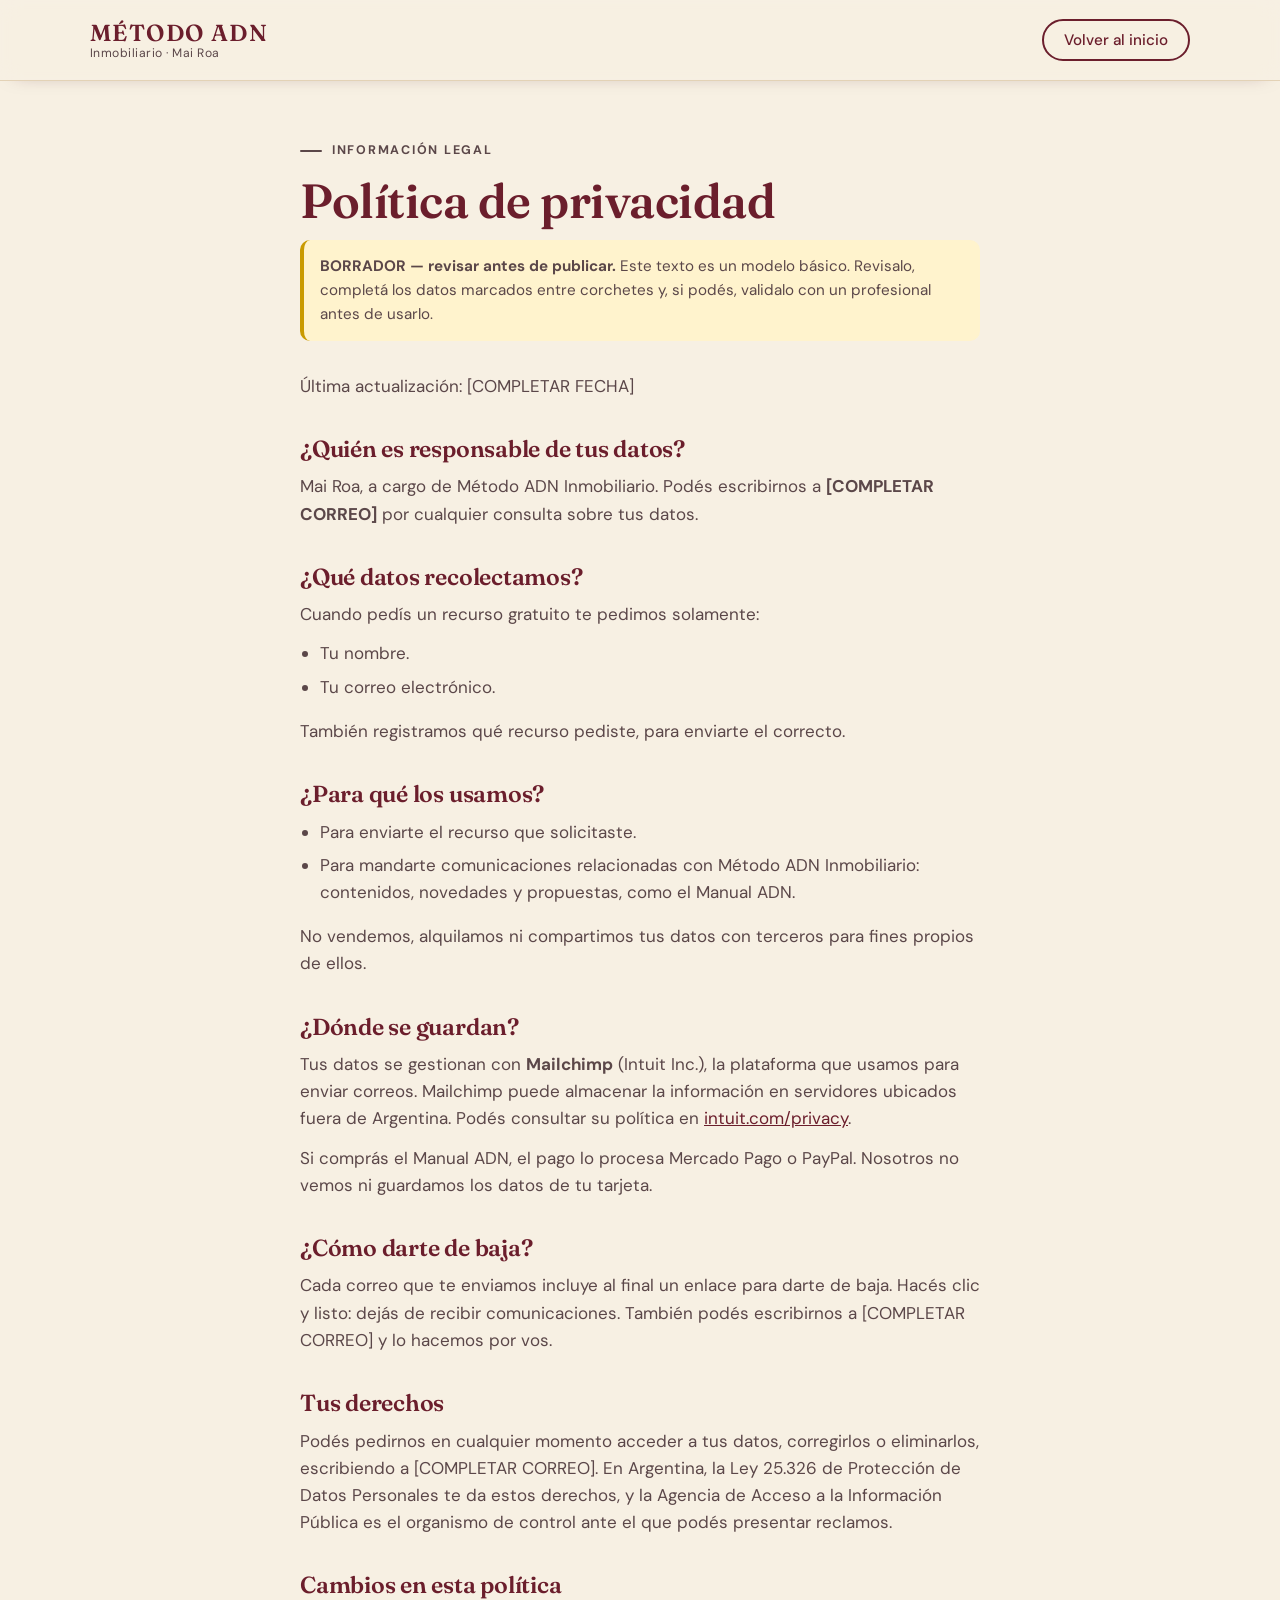
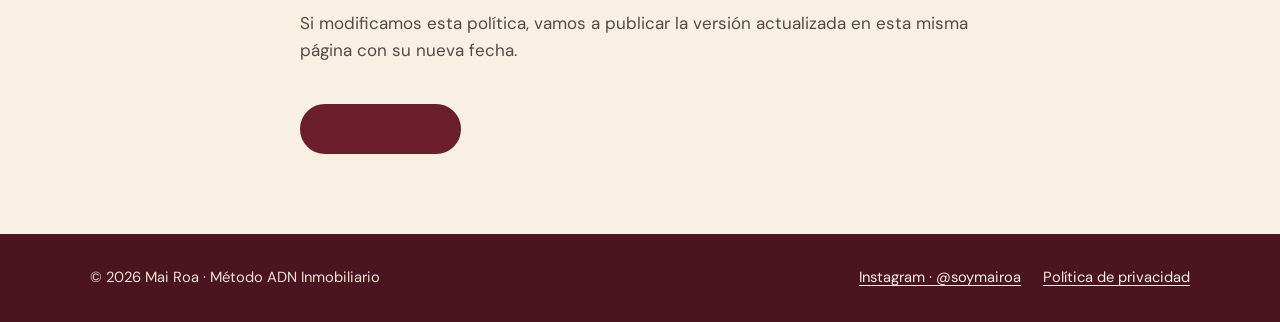
==== privacidad.html @ 001c29fd "Landing Método ADN Inmobiliario Página de captación con dos recursos gratuitos (Mailchimp), presenta" ====
<!doctype html>
<html lang="es-AR">
<head>
  <meta charset="utf-8">
  <meta name="viewport" content="width=device-width, initial-scale=1">
  <title>Política de privacidad · Método ADN Inmobiliario</title>
  <meta name="description" content="Cómo Método ADN Inmobiliario recolecta y usa tu nombre y correo electrónico.">
  <meta name="robots" content="noindex">
  <meta name="theme-color" content="#6B1E2C">
  <link rel="icon" href="assets/favicon.svg" type="image/svg+xml">
  <link rel="preconnect" href="https://fonts.googleapis.com">
  <link rel="preconnect" href="https://fonts.gstatic.com" crossorigin>
  <link href="https://fonts.googleapis.com/css2?family=Fraunces:ital,opsz,wght@0,9..144,400;0,9..144,600;1,9..144,400;1,9..144,600&family=DM+Sans:ital,opsz,wght@0,9..40,400;0,9..40,500;0,9..40,700;1,9..40,400&display=swap" rel="stylesheet">
  <link rel="stylesheet" href="styles.css">
</head>
<body>
  <a class="saltar" href="#contenido">Saltar al contenido</a>

  <header class="encabezado con-sombra">
    <div class="contenedor encabezado__fila">
      <a class="marca" href="index.html" aria-label="Método ADN Inmobiliario, volver al inicio">
        <span class="marca__nombre">MÉTODO ADN</span>
        <span class="marca__sub">Inmobiliario · Mai Roa</span>
      </a>
      <a class="btn btn--secundario btn--chico" href="index.html">Volver al inicio</a>
    </div>
  </header>

  <main id="contenido" class="legal">
    <div class="contenedor legal__caja">
      <p class="etiqueta">Información legal</p>
      <h1>Política de privacidad</h1>

      <p class="legal__borrador" role="note"><strong>BORRADOR — revisar antes de publicar.</strong> Este texto es un modelo básico. Revisalo, completá los datos marcados entre corchetes y, si podés, validalo con un profesional antes de usarlo.</p>

      <p>Última actualización: [COMPLETAR FECHA]</p>

      <h2>¿Quién es responsable de tus datos?</h2>
      <p>Mai Roa, a cargo de Método ADN Inmobiliario. Podés escribirnos a <strong>[COMPLETAR CORREO]</strong> por cualquier consulta sobre tus datos.</p>

      <h2>¿Qué datos recolectamos?</h2>
      <p>Cuando pedís un recurso gratuito te pedimos solamente:</p>
      <ul>
        <li>Tu nombre.</li>
        <li>Tu correo electrónico.</li>
      </ul>
      <p>También registramos qué recurso pediste, para enviarte el correcto.</p>

      <h2>¿Para qué los usamos?</h2>
      <ul>
        <li>Para enviarte el recurso que solicitaste.</li>
        <li>Para mandarte comunicaciones relacionadas con Método ADN Inmobiliario: contenidos, novedades y propuestas, como el Manual ADN.</li>
      </ul>
      <p>No vendemos, alquilamos ni compartimos tus datos con terceros para fines propios de ellos.</p>

      <h2>¿Dónde se guardan?</h2>
      <p>Tus datos se gestionan con <strong>Mailchimp</strong> (Intuit Inc.), la plataforma que usamos para enviar correos. Mailchimp puede almacenar la información en servidores ubicados fuera de Argentina. Podés consultar su política en <a href="https://www.intuit.com/privacy/statement/" target="_blank" rel="noopener noreferrer">intuit.com/privacy</a>.</p>
      <p>Si comprás el Manual ADN, el pago lo procesa Mercado Pago o PayPal. Nosotros no vemos ni guardamos los datos de tu tarjeta.</p>

      <h2>¿Cómo darte de baja?</h2>
      <p>Cada correo que te enviamos incluye al final un enlace para darte de baja. Hacés clic y listo: dejás de recibir comunicaciones. También podés escribirnos a [COMPLETAR CORREO] y lo hacemos por vos.</p>

      <h2>Tus derechos</h2>
      <p>Podés pedirnos en cualquier momento acceder a tus datos, corregirlos o eliminarlos, escribiendo a [COMPLETAR CORREO]. En Argentina, la Ley 25.326 de Protección de Datos Personales te da estos derechos, y la Agencia de Acceso a la Información Pública es el organismo de control ante el que podés presentar reclamos.</p>

      <h2>Cambios en esta política</h2>
      <p>Si modificamos esta política, vamos a publicar la versión actualizada en esta misma página con su nueva fecha.</p>

      <a class="btn btn--primario legal__volver" href="index.html">Volver al inicio</a>
    </div>
  </main>

  <footer class="pie">
    <div class="contenedor pie__fila">
      <p>© 2026 Mai Roa · Método ADN Inmobiliario</p>
      <ul class="pie__enlaces">
        <li><a href="https://instagram.com/soymairoa" target="_blank" rel="noopener noreferrer">Instagram · @soymairoa<span class="visualmente-oculto"> (se abre en una pestaña nueva)</span></a></li>
        <li><a href="privacidad.html" aria-current="page">Política de privacidad</a></li>
      </ul>
    </div>
  </footer>
</body>
</html>
---- styles.css ----
/* =========================================================
   Método ADN Inmobiliario — estilos
   Mobile first. Paleta en :root.
   ========================================================= */

:root {
  /* Bordó — color principal de marca */
  --bordo: #6B1E2C;
  --bordo-900: #4A1420;
  --bordo-700: #5A1925;
  --bordo-100: #F2E2E0;

  /* Crema — fondos y portada del manual */
  --crema: #F7F0E3;
  --crema-200: #EFE4D1;
  --crema-300: #E3D2B6;

  /* Verde — acentos */
  --verde: #3E6A50;
  --verde-700: #2F5240;
  --verde-300: #A9C4A6;
  --verde-100: #E2EBDD;

  /* Texto */
  --tinta: #2B1D1F;
  --tinta-suave: #5B4749;
  --blanco: #FFFCF6;

  /* Tipografía */
  --serif: "Fraunces", Georgia, "Times New Roman", serif;
  --sans: "DM Sans", system-ui, -apple-system, "Segoe UI", Roboto, sans-serif;

  /* Espaciado y formas */
  --gutter: 20px;
  --ancho-max: 1180px;
  --radio: 14px;
  --radio-grande: 22px;
  --sombra: 0 18px 40px -18px rgba(74, 20, 32, .35);
  --sombra-suave: 0 8px 24px -12px rgba(74, 20, 32, .25);
  --alto-encabezado: 68px;
}

/* ---------- Base ---------- */
*, *::before, *::after { box-sizing: border-box; }

html {
  scroll-behavior: smooth;
  scroll-padding-top: calc(var(--alto-encabezado) + 12px);
  -webkit-text-size-adjust: 100%;
}

body {
  margin: 0;
  background: var(--crema);
  color: var(--tinta);
  font-family: var(--sans);
  font-size: 1.0625rem;
  line-height: 1.6;
  overflow-x: hidden;
  -webkit-font-smoothing: antialiased;
}

img { max-width: 100%; display: block; }
h1, h2, h3 { font-family: var(--serif); font-weight: 600; line-height: 1.1; margin: 0; letter-spacing: -.01em; }
p { margin: 0; }
a { color: inherit; }
em { font-style: italic; }

:focus-visible {
  outline: 3px solid var(--verde);
  outline-offset: 3px;
  border-radius: 6px;
}

.visualmente-oculto {
  position: absolute !important;
  width: 1px; height: 1px;
  padding: 0; margin: -1px;
  overflow: hidden; clip: rect(0 0 0 0);
  white-space: nowrap; border: 0;
}

.saltar {
  position: absolute; left: 12px; top: -60px; z-index: 200;
  background: var(--bordo); color: var(--crema);
  padding: 10px 16px; border-radius: 8px; text-decoration: none; font-weight: 500;
  transition: top .2s;
}
.saltar:focus { top: 12px; }

.contenedor {
  width: 100%;
  max-width: var(--ancho-max);
  margin-inline: auto;
  padding-inline: var(--gutter);
}

/* ---------- Botones ---------- */
.btn {
  --btn-bg: var(--bordo);
  --btn-color: var(--crema);
  --btn-borde: var(--bordo);
  display: inline-flex; align-items: center; justify-content: center; gap: 10px;
  min-height: 50px;
  padding: 12px 24px;
  border: 2px solid var(--btn-borde);
  border-radius: 999px;
  background: var(--btn-bg);
  color: var(--btn-color);
  font: 500 1rem/1.2 var(--sans);
  text-align: center;
  text-decoration: none;
  cursor: pointer;
  transition: background-color .2s, color .2s, border-color .2s, transform .2s, box-shadow .2s;
}
.btn:hover { transform: translateY(-1px); box-shadow: var(--sombra-suave); }
.btn:active { transform: translateY(0); }

.btn--primario:hover { --btn-bg: var(--bordo-900); --btn-borde: var(--bordo-900); }
.btn--secundario { --btn-bg: transparent; --btn-color: var(--bordo); }
.btn--secundario:hover { --btn-bg: var(--bordo-100); }
.btn--claro { --btn-bg: var(--crema); --btn-color: var(--bordo); --btn-borde: var(--crema); }
.btn--claro:hover { --btn-bg: var(--blanco); --btn-borde: var(--blanco); }
.btn--contorno-claro { --btn-bg: transparent; --btn-color: var(--crema); --btn-borde: var(--crema); }
.btn--contorno-claro:hover { --btn-bg: rgba(247, 240, 227, .12); }
.btn--chico { min-height: 42px; padding: 8px 20px; font-size: .95rem; }
.btn--ancho { width: 100%; }
.btn[disabled] { cursor: progress; opacity: .8; transform: none; box-shadow: none; }

.acciones { display: flex; flex-direction: column; gap: 12px; }

/* ---------- Etiquetas y cabeceras ---------- */
.etiqueta {
  display: inline-flex; align-items: center; gap: 10px;
  font-size: .78rem; font-weight: 700;
  letter-spacing: .14em; text-transform: uppercase;
  color: var(--verde);
}
.etiqueta::before {
  content: ""; width: 22px; height: 2px; background: currentColor; border-radius: 2px;
}
.etiqueta--clara { color: var(--verde-300); }

.seccion { padding-block: 72px; }
.seccion__cabecera { max-width: 640px; margin-bottom: 40px; }
.seccion__titulo { font-size: clamp(2rem, 7vw, 3rem); margin-top: 14px; color: var(--bordo); }
.seccion__titulo em { color: var(--verde); }
.seccion__intro { margin-top: 16px; color: var(--tinta-suave); font-size: 1.1rem; }

/* ---------- 1. Encabezado ---------- */
.encabezado {
  position: sticky; top: 0; z-index: 50;
  background: rgba(247, 240, 227, .94);
  -webkit-backdrop-filter: saturate(140%) blur(10px);
  backdrop-filter: saturate(140%) blur(10px);
  border-bottom: 1px solid transparent;
  transition: border-color .25s, box-shadow .25s;
}
.encabezado.con-sombra { border-bottom-color: var(--crema-300); box-shadow: 0 6px 20px -16px rgba(74, 20, 32, .5); }

.encabezado__fila {
  display: flex; align-items: center; justify-content: space-between;
  min-height: var(--alto-encabezado);
}

.marca { display: flex; flex-direction: column; text-decoration: none; line-height: 1.1; }
.marca__nombre { font-family: var(--serif); font-weight: 600; font-size: 1.3rem; letter-spacing: .06em; color: var(--bordo); }
.marca__sub { font-size: .76rem; color: var(--tinta-suave); letter-spacing: .04em; margin-top: 2px; }

.menu-boton {
  display: inline-flex; align-items: center; justify-content: center;
  width: 46px; height: 46px; margin-right: -8px;
  border: 0; border-radius: 12px; background: transparent; color: var(--bordo); cursor: pointer;
}
.menu-boton__icono { position: relative; width: 24px; height: 16px; display: block; }
.menu-boton__icono span {
  position: absolute; left: 0; width: 100%; height: 2px; border-radius: 2px; background: currentColor;
  transition: transform .25s, opacity .2s, top .25s;
}
.menu-boton__icono span:nth-child(1) { top: 0; }
.menu-boton__icono span:nth-child(2) { top: 7px; }
.menu-boton__icono span:nth-child(3) { top: 14px; }
.menu-boton[aria-expanded="true"] .menu-boton__icono span:nth-child(1) { top: 7px; transform: rotate(45deg); }
.menu-boton[aria-expanded="true"] .menu-boton__icono span:nth-child(2) { opacity: 0; }
.menu-boton[aria-expanded="true"] .menu-boton__icono span:nth-child(3) { top: 7px; transform: rotate(-45deg); }

/* Menú en celular: panel desplegable */
.menu {
  position: absolute; left: 0; right: 0; top: 100%;
  background: var(--crema);
  border-bottom: 1px solid var(--crema-300);
  box-shadow: 0 20px 30px -24px rgba(74, 20, 32, .5);
  padding: 8px var(--gutter) 24px;
  display: none;
}
.menu.abierto { display: block; }
.menu__lista { list-style: none; margin: 0 0 16px; padding: 0; }
.menu__lista a {
  display: block; padding: 14px 4px;
  font-family: var(--serif); font-size: 1.35rem; color: var(--bordo); text-decoration: none;
  border-bottom: 1px solid var(--crema-200);
}
.menu .btn { width: 100%; }

/* ---------- 2. Hero ---------- */
.hero { padding-block: 40px 72px; position: relative; overflow: hidden; }
.hero::before {
  content: ""; position: absolute; z-index: -1;
  width: 520px; height: 520px; right: -220px; top: -160px; border-radius: 50%;
  background: radial-gradient(circle, var(--crema-200) 0%, rgba(239, 228, 209, 0) 70%);
}
.hero__grilla { display: grid; gap: 48px; }
.hero__titulo { font-size: clamp(2.5rem, 11vw, 4.4rem); color: var(--bordo); margin-top: 18px; }
.hero__titulo em { color: var(--verde); font-weight: 400; }
.hero__bajada { margin-top: 20px; font-size: 1.12rem; color: var(--tinta-suave); max-width: 34em; }
.hero .acciones { margin-top: 32px; }
.hero__respaldo {
  display: flex; align-items: center; gap: 12px;
  margin-top: 28px; font-size: .95rem; color: var(--tinta-suave);
}
.hero__respaldo-linea { flex: 0 0 28px; height: 2px; background: var(--verde); border-radius: 2px; }

.hero__visual { position: relative; padding-bottom: 56px; }

.hero__tarjeta {
  position: absolute; left: 16px; right: 16px; bottom: 0;
  background: var(--blanco);
  border-left: 4px solid var(--verde);
  border-radius: var(--radio);
  padding: 18px 20px;
  box-shadow: var(--sombra);
}
.hero__tarjeta-frase { font-family: var(--serif); font-size: 1.2rem; line-height: 1.3; color: var(--bordo); }
.hero__tarjeta-nota { margin-top: 8px; font-size: .88rem; color: var(--verde-700); font-weight: 500; }

/* ---------- Fotos con placeholder ---------- */
.foto {
  position: relative; margin: 0;
  border-radius: var(--radio-grande);
  overflow: hidden;
  background: var(--crema-300);
  aspect-ratio: 4 / 5;
}
.foto img { width: 100%; height: 100%; object-fit: cover; }
.foto--hero { background: linear-gradient(160deg, var(--bordo-100), var(--crema-300)); }
.foto--sobre { background: linear-gradient(160deg, var(--verde-100), var(--crema-300)); }

.foto.sin-imagen img { display: none; }
.foto.sin-imagen::after {
  content: "Foto pendiente\A" attr(data-archivo);
  white-space: pre-line;
  position: absolute; inset: 0;
  display: flex; align-items: center; justify-content: center; text-align: center;
  padding: 24px;
  font-family: var(--sans); font-size: .9rem; line-height: 1.6; color: var(--bordo-700);
  border: 2px dashed rgba(107, 30, 44, .28);
  border-radius: inherit;
}

/* ---------- 3. Recursos ---------- */
.recursos { background: var(--blanco); border-block: 1px solid var(--crema-200); }
.recursos__grilla { display: grid; gap: 28px; }

.recurso {
  display: flex; flex-direction: column;
  background: var(--crema);
  border: 1px solid var(--crema-200);
  border-radius: var(--radio-grande);
  overflow: hidden;
  transition: transform .25s, box-shadow .25s;
}
.recurso:hover { transform: translateY(-3px); box-shadow: var(--sombra); }

.recurso__portada-marco {
  display: flex; justify-content: center; align-items: center;
  padding: 36px 24px;
  background:
    radial-gradient(circle at 20% 20%, rgba(169, 196, 166, .35), transparent 55%),
    var(--crema-200);
}
.recurso__cuerpo { display: flex; flex-direction: column; gap: 12px; padding: 26px 24px 28px; flex: 1; }
.recurso__categoria { font-size: .78rem; font-weight: 700; letter-spacing: .12em; text-transform: uppercase; color: var(--verde); }
.recurso__titulo { font-size: 1.55rem; color: var(--bordo); }
.recurso__descripcion { color: var(--tinta-suave); flex: 1; }
.recurso .btn { margin-top: 10px; align-self: stretch; }

/* Portadas estilo PDF, hechas en CSS */
.portada {
  position: relative;
  width: min(220px, 70%);
  aspect-ratio: 1 / 1.414;
  border-radius: 4px 10px 10px 4px;
  padding: 22px 18px 18px;
  display: flex; flex-direction: column;
  box-shadow:
    -6px 0 0 -2px rgba(0, 0, 0, .06) inset,
    0 24px 34px -18px rgba(74, 20, 32, .55),
    0 2px 4px rgba(74, 20, 32, .12);
  transform: rotate(-2.5deg);
  overflow: hidden;
}
.portada__cinta {
  align-self: flex-start;
  font-size: .56rem; font-weight: 700; letter-spacing: .16em; text-transform: uppercase;
  padding: 4px 8px; border-radius: 999px;
}
.portada__titulo { font-family: var(--serif); font-weight: 600; line-height: 1.12; }
.portada__pie { margin-top: auto; font-size: .56rem; letter-spacing: .14em; text-transform: uppercase; }

.portada--tareas { background: var(--blanco); color: var(--bordo); border-top: 10px solid var(--bordo); }
.portada--tareas .portada__cinta { background: var(--verde-100); color: var(--verde-700); }
.portada--tareas .portada__numero { font-family: var(--serif); font-weight: 600; font-size: 4.4rem; line-height: .9; margin-top: 14px; color: var(--bordo); }
.portada--tareas .portada__titulo { font-size: .98rem; margin-top: 6px; }
.portada__lista { display: grid; gap: 7px; margin-top: 14px; }
.portada__lista span { position: relative; height: 5px; margin-left: 14px; border-radius: 3px; background: var(--crema-200); }
.portada__lista span::before {
  content: ""; position: absolute; left: -14px; top: -2px; width: 9px; height: 9px; border-radius: 2px; background: var(--verde-300);
}
.portada__lista span:nth-child(2) { width: 80%; }
.portada__lista span:nth-child(3) { width: 90%; }
.portada__lista span:nth-child(4) { width: 65%; }
.portada--tareas .portada__pie { color: var(--tinta-suave); }

.portada--ruta { background: var(--bordo); color: var(--crema); transform: rotate(2deg); }
.portada--ruta .portada__cinta { background: rgba(247, 240, 227, .14); color: var(--crema); }
.portada--ruta .portada__titulo { font-size: 1.12rem; margin-top: 14px; }
.portada__camino {
  position: relative; flex: 1; margin: 14px 4px 10px;
  background:
    url("data:image/svg+xml,%3Csvg xmlns='http://www.w3.org/2000/svg' viewBox='0 0 100 100' preserveAspectRatio='none'%3E%3Cpath d='M10 95 C 90 80, 10 50, 70 40 S 40 5, 90 5' fill='none' stroke='%23A9C4A6' stroke-width='2.2' stroke-dasharray='5 5' vector-effect='non-scaling-stroke'/%3E%3C/svg%3E") center / 100% 100% no-repeat;
}
.portada__hito { position: absolute; width: 13px; height: 13px; border-radius: 50%; background: var(--crema); border: 3px solid var(--verde-300); }
.portada__hito:nth-child(1) { left: 4%; bottom: 0; }
.portada__hito:nth-child(2) { left: 64%; top: 34%; }
.portada__hito:nth-child(3) { right: 4%; top: -2px; background: var(--verde-300); }
.portada--ruta .portada__pie { color: var(--crema-300); }

/* ---------- 5. Manual ---------- */
.manual { background: var(--bordo); color: var(--crema); position: relative; overflow: hidden; }
.manual::before {
  content: ""; position: absolute; inset: auto -200px -260px auto; width: 560px; height: 560px; border-radius: 50%;
  background: radial-gradient(circle, rgba(169, 196, 166, .18), transparent 65%);
}
.manual :focus-visible { outline-color: var(--crema); }
.manual__grilla { position: relative; display: grid; gap: 52px; }
.manual .seccion__titulo { color: var(--crema); }
.manual .seccion__titulo em { color: var(--verde-300); }
.manual__bajada { margin-top: 18px; font-size: 1.1rem; color: var(--crema-200); }

.manual__visual { display: flex; justify-content: center; padding-top: 8px; }

.libro { position: relative; width: min(260px, 72%); aspect-ratio: 3 / 4; transform: rotate(-3deg); }
.libro__lomo {
  position: absolute; left: -12px; top: 6px; bottom: 6px; width: 20px;
  background: var(--verde-700); border-radius: 6px 0 0 6px;
}
.libro__tapa {
  position: absolute; inset: 0;
  display: flex; flex-direction: column; align-items: flex-start;
  padding: 26px 22px 22px;
  background:
    linear-gradient(90deg, rgba(0, 0, 0, .08), transparent 8%),
    var(--crema);
  color: var(--verde-700);
  border-radius: 4px 12px 12px 4px;
  box-shadow: 0 30px 50px -20px rgba(0, 0, 0, .55), 0 3px 6px rgba(0, 0, 0, .2);
}
.libro__tapa::after {
  content: ""; position: absolute; left: 22px; right: 22px; bottom: 58px; height: 1px; background: var(--verde-300);
}
.libro__marca { font-size: .6rem; font-weight: 700; letter-spacing: .16em; text-transform: uppercase; color: var(--verde); }
.libro__adorno { color: var(--verde); margin: auto 0 14px; }
.libro__titulo { font-family: var(--serif); font-weight: 600; font-size: 2rem; line-height: 1; color: var(--verde-700); }
.libro__bajada { margin-top: 30px; font-size: .68rem; line-height: 1.4; color: var(--tinta-suave); }

.beneficios { list-style: none; padding: 0; margin: 28px 0 0; display: grid; gap: 14px; }
.beneficios li { display: flex; gap: 12px; align-items: flex-start; font-size: 1.05rem; }
.beneficios__check { flex: 0 0 22px; margin-top: 2px; color: var(--verde-300); }

.manual__datos {
  margin: 28px 0 0; padding: 18px 20px;
  display: grid; gap: 10px;
  border: 1px solid rgba(247, 240, 227, .25); border-radius: var(--radio);
  background: rgba(0, 0, 0, .12);
}
.manual__datos[hidden], .manual__datos [hidden] { display: none; }
.manual__datos div { display: grid; gap: 2px; }
.manual__datos dt { font-size: .75rem; font-weight: 700; letter-spacing: .12em; text-transform: uppercase; color: var(--verde-300); }
.manual__datos dd { margin: 0; color: var(--crema); }

.pago { margin-top: 32px; }
.pago__botones { display: flex; flex-direction: column; gap: 12px; }
.pago__estado { display: flex; align-items: center; gap: 8px; margin-top: 12px; font-size: .92rem; color: var(--crema-200); }
.pago__estado[hidden] { display: none; }
.punto { width: 8px; height: 8px; border-radius: 50%; background: var(--verde-300); animation: latido 1.8s ease-in-out infinite; }
.pago__aviso { margin-top: 10px; font-size: .95rem; color: var(--crema); }
.pago__aviso:not(:empty) {
  padding: 12px 14px; border-radius: 10px;
  background: rgba(247, 240, 227, .1); border-left: 3px solid var(--verde-300);
}

@keyframes latido { 50% { opacity: .35; } }

/* ---------- 6. Sobre mí ---------- */
.sobre { background: var(--crema-200); }
.sobre__grilla { display: grid; gap: 36px; align-items: center; }
.foto--sobre { max-width: 460px; }
.sobre__parrafo { margin-top: 20px; font-size: 1.12rem; color: var(--tinta-suave); max-width: 36em; }

/* ---------- 7. Pie ---------- */
.pie { background: var(--bordo-900); color: var(--crema-200); padding-block: 32px; font-size: .92rem; }
.pie :focus-visible { outline-color: var(--crema); }
.pie__fila { display: flex; flex-direction: column; gap: 14px; }
.pie__enlaces { list-style: none; margin: 0; padding: 0; display: flex; flex-wrap: wrap; gap: 8px 22px; }
.pie a { color: var(--crema); text-underline-offset: 3px; }
.pie a:hover { color: var(--verde-300); }

/* ---------- 4. Modal ---------- */
.modal {
  width: calc(100% - 2 * var(--gutter));
  max-width: 480px;
  max-height: calc(100dvh - 32px);
  padding: 0;
  border: 0;
  border-radius: var(--radio-grande);
  background: var(--blanco);
  color: var(--tinta);
  box-shadow: 0 40px 80px -30px rgba(43, 29, 31, .6);
  overflow: auto;
}
.modal::backdrop { background: rgba(43, 20, 26, .6); -webkit-backdrop-filter: blur(3px); backdrop-filter: blur(3px); }
.modal[open] { animation: aparecer .25s ease-out; }
@keyframes aparecer { from { opacity: 0; transform: translateY(14px) scale(.98); } }

.modal__caja { position: relative; padding: 32px 24px 28px; border-top: 6px solid var(--bordo); }
.modal__cerrar {
  position: absolute; top: 12px; right: 12px;
  width: 44px; height: 44px; display: grid; place-items: center;
  border: 0; border-radius: 50%; background: transparent; color: var(--tinta-suave); cursor: pointer;
}
.modal__cerrar:hover { background: var(--crema-200); color: var(--bordo); }
.modal__titulo { font-size: 1.9rem; color: var(--bordo); margin-top: 10px; padding-right: 36px; }
.modal__intro { margin-top: 10px; color: var(--tinta-suave); }
.modal__recurso {
  margin-top: 14px; padding: 10px 14px;
  background: var(--verde-100); color: var(--verde-700);
  border-radius: 10px; font-weight: 500; font-size: .95rem;
}

.formulario { margin-top: 22px; display: grid; gap: 16px; }
.formulario[hidden] { display: none; }
.campo { display: grid; gap: 6px; }
.campo label { font-weight: 500; font-size: .95rem; }
.campo input {
  width: 100%; min-height: 50px; padding: 12px 14px;
  font: 400 1rem var(--sans); color: var(--tinta);
  background: var(--crema); border: 1.5px solid var(--crema-300); border-radius: 12px;
  transition: border-color .2s, box-shadow .2s;
}
.campo input::placeholder { color: #8C7A7B; }
.campo input:focus { outline: none; border-color: var(--verde); box-shadow: 0 0 0 3px rgba(62, 106, 80, .25); }
.campo input[aria-invalid="true"] { border-color: #A3293D; }
.campo__error { font-size: .88rem; color: #A3293D; }
.campo__error:empty { display: none; }

.honeypot { position: absolute; left: -5000px; width: 1px; height: 1px; overflow: hidden; }

.formulario__consentimiento { font-size: .84rem; color: var(--tinta-suave); line-height: 1.5; }
.formulario__consentimiento a { color: var(--bordo); font-weight: 500; text-underline-offset: 2px; }

.formulario__estado { font-size: .95rem; line-height: 1.5; }
.formulario__estado:empty { display: none; }
.formulario__estado.es-aviso,
.formulario__estado.es-error { padding: 12px 14px; border-radius: 10px; }
.formulario__estado.es-aviso { background: var(--crema-200); color: var(--tinta); border-left: 3px solid var(--verde); }
.formulario__estado.es-error { background: var(--bordo-100); color: var(--bordo-900); border-left: 3px solid var(--bordo); }

.spinner {
  display: none; width: 18px; height: 18px; border-radius: 50%;
  border: 2.5px solid rgba(247, 240, 227, .4); border-top-color: var(--crema);
  animation: girar .8s linear infinite;
}
.btn.cargando .spinner { display: inline-block; }
@keyframes girar { to { transform: rotate(360deg); } }

.modal__exito { margin-top: 22px; display: grid; gap: 18px; justify-items: center; text-align: center; }
.modal__exito[hidden] { display: none; }
.modal__exito-icono { color: var(--verde); }
.modal__exito-texto { font-size: 1.08rem; }
.modal__exito-texto:focus { outline: none; }

/* ---------- Página de privacidad ---------- */
.legal { padding-block: 48px 80px; }
.legal__caja { max-width: 760px; }
.legal__borrador {
  margin: 20px 0 32px; padding: 14px 16px;
  background: #FFF3CD; color: #5C4400; border-left: 4px solid #C99A00; border-radius: 10px;
  font-size: .95rem;
}
.legal h1 { font-size: clamp(2.1rem, 8vw, 3rem); color: var(--bordo); margin-top: 14px; }
.legal h2 { font-size: 1.45rem; color: var(--bordo); margin-top: 36px; }
.legal p, .legal ul { margin-top: 12px; color: var(--tinta-suave); }
.legal ul { padding-left: 1.2em; }
.legal li + li { margin-top: 6px; }
.legal a { color: var(--bordo); }
.legal__volver { margin-top: 40px; }

/* =========================================================
   Pantallas medianas
   ========================================================= */
@media (min-width: 600px) {
  :root { --gutter: 28px; }
  .acciones { flex-direction: row; flex-wrap: wrap; }
  .hero__tarjeta { left: auto; right: -8px; max-width: 320px; }
  .recursos__grilla { grid-template-columns: 1fr 1fr; }
  .pago__botones { flex-direction: row; flex-wrap: wrap; }
  .pie__fila { flex-direction: row; justify-content: space-between; align-items: center; }
  .modal__caja { padding: 40px 36px 34px; }
}

/* =========================================================
   Escritorio
   ========================================================= */
@media (min-width: 900px) {
  :root { --gutter: 40px; --alto-encabezado: 80px; }

  .menu-boton { display: none; }
  .menu {
    position: static; display: flex !important; align-items: center; gap: 32px;
    padding: 0; background: none; border: 0; box-shadow: none;
  }
  .menu__lista { display: flex; gap: 30px; margin: 0; }
  .menu__lista a {
    padding: 6px 0; border: 0; font-family: var(--sans); font-size: .98rem; font-weight: 500; color: var(--tinta);
    background: linear-gradient(var(--bordo), var(--bordo)) left bottom / 0 2px no-repeat;
    transition: background-size .25s, color .2s;
  }
  .menu__lista a:hover { color: var(--bordo); background-size: 100% 2px; }
  .menu .btn { width: auto; }
  .marca__nombre { font-size: 1.45rem; }

  .seccion { padding-block: 112px; }
  .hero { padding-block: 72px 112px; }
  .hero__grilla { grid-template-columns: 1.05fr .95fr; align-items: center; gap: 72px; }
  .hero__visual { padding-bottom: 0; }
  .hero__tarjeta { right: auto; left: -48px; bottom: 40px; }

  .recursos__grilla { gap: 36px; }
  .recurso__portada-marco { padding: 48px 24px; }
  .recurso__cuerpo { padding: 30px 32px 34px; }

  .manual__grilla { grid-template-columns: .9fr 1.1fr; align-items: center; gap: 80px; }
  .libro { width: 300px; }

  .sobre__grilla { grid-template-columns: .85fr 1.15fr; gap: 80px; }
}

@media (min-width: 1200px) {
  .hero__titulo { font-size: 4.8rem; }
}

/* Movimiento reducido */
@media (prefers-reduced-motion: reduce) {
  html { scroll-behavior: auto; }
  *, *::before, *::after { animation-duration: .01ms !important; animation-iteration-count: 1 !important; transition-duration: .01ms !important; }
}
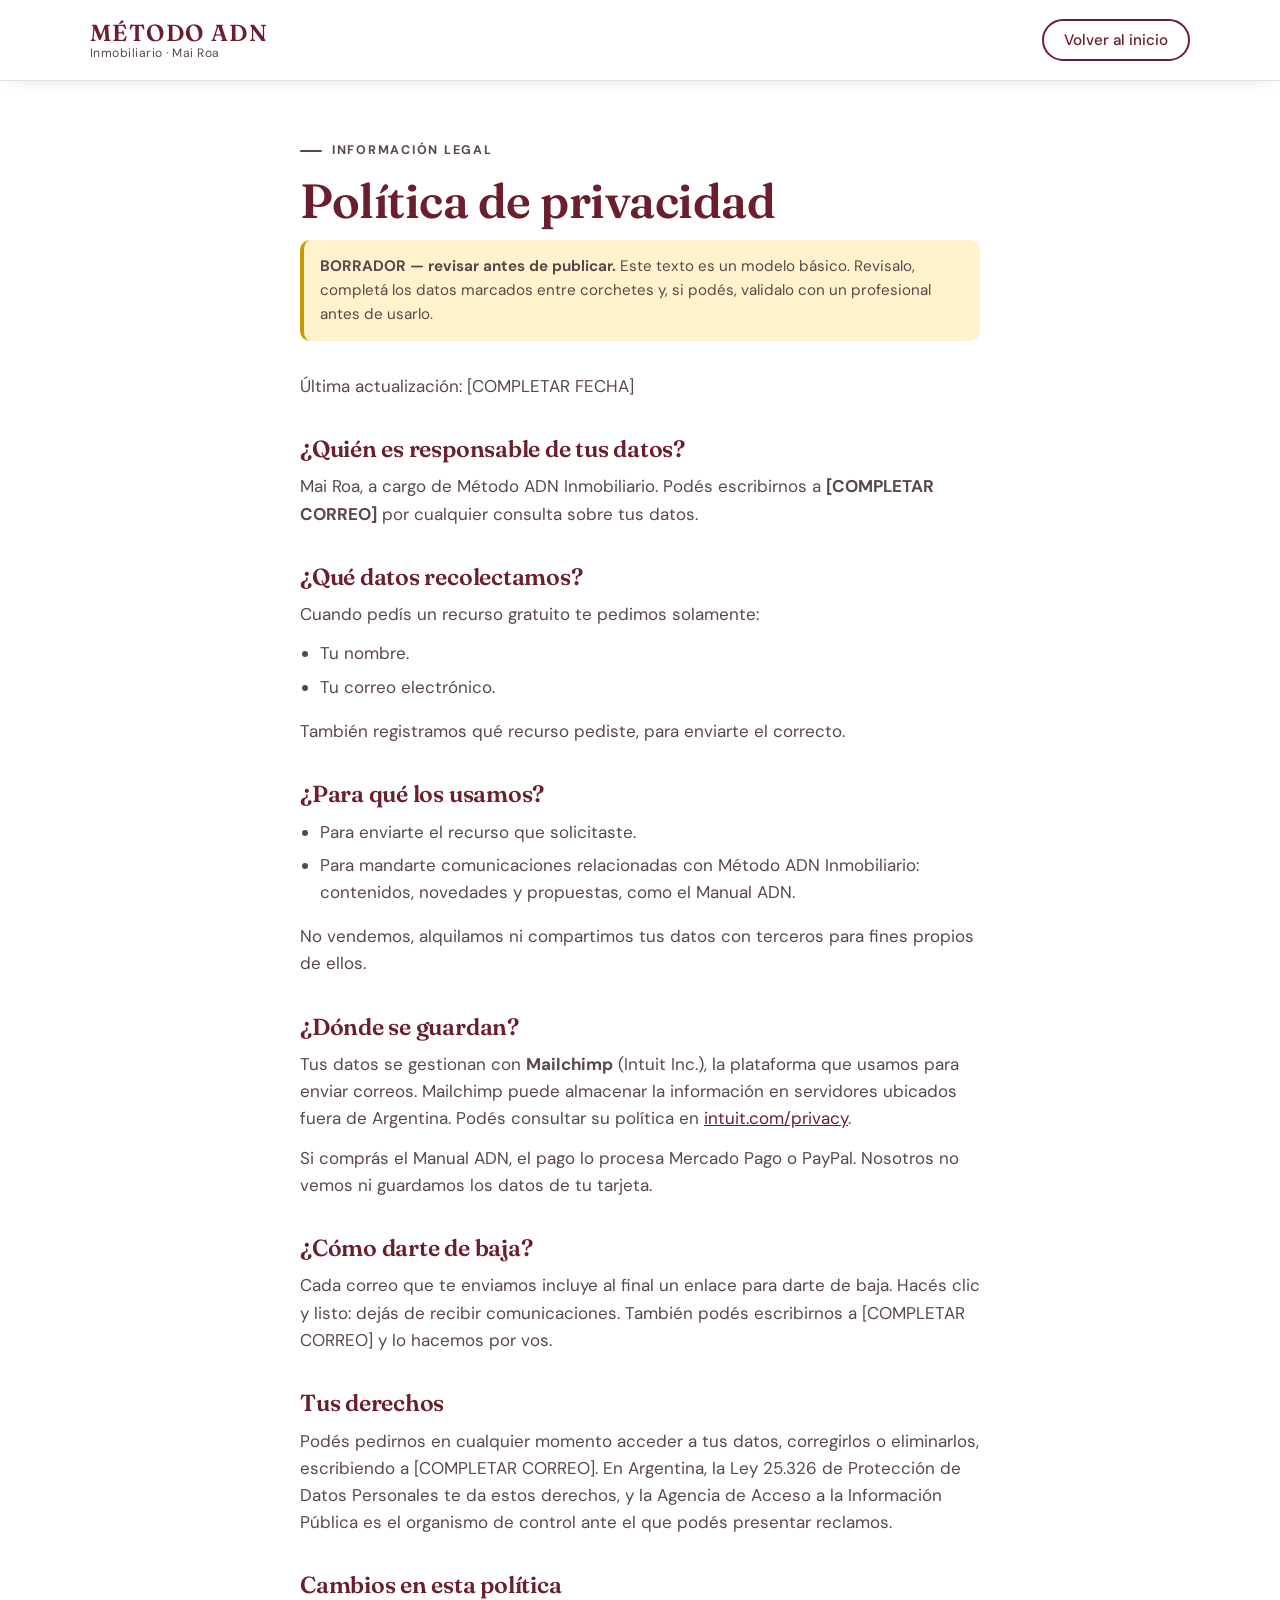
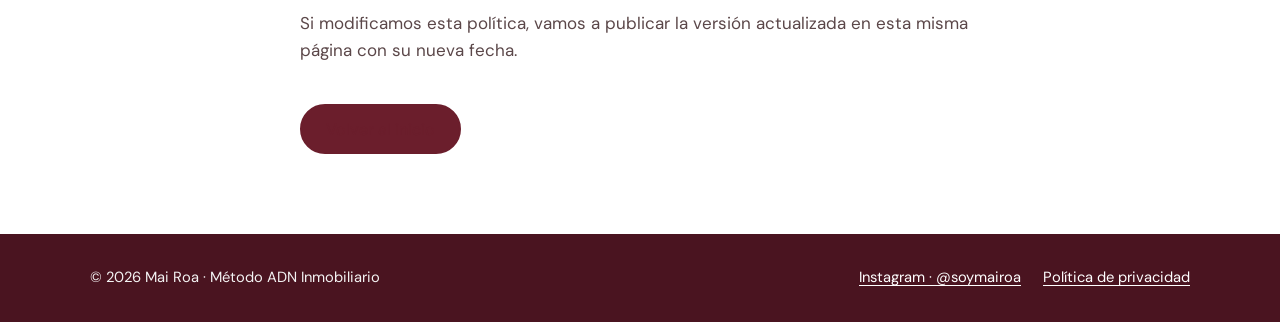
==== commit 950762c5: "Versionar CSS y JS para evitar la caché del navegador Co-Authored-By: Claude Opus 5.5 <noreply@anthr" ====
--- a/privacidad.html
+++ b/privacidad.html
@@ -11,7 +11,7 @@
   <link rel="preconnect" href="https://fonts.googleapis.com">
   <link rel="preconnect" href="https://fonts.gstatic.com" crossorigin>
   <link href="https://fonts.googleapis.com/css2?family=Fraunces:ital,opsz,wght@0,9..144,400;0,9..144,600;1,9..144,400;1,9..144,600&family=DM+Sans:ital,opsz,wght@0,9..40,400;0,9..40,500;0,9..40,700;1,9..40,400&display=swap" rel="stylesheet">
-  <link rel="stylesheet" href="styles.css">
+  <link rel="stylesheet" href="styles.css?v=2">
 </head>
 <body>
   <a class="saltar" href="#contenido">Saltar al contenido</a>
--- a/styles.css
+++ b/styles.css
@@ -10,10 +10,10 @@
   --bordo-700: #5A1925;
   --bordo-100: #F2E2E0;
 
-  /* Crema — fondos y portada del manual */
-  --crema: #F7F0E3;
-  --crema-200: #EFE4D1;
-  --crema-300: #E3D2B6;
+  /* Blanco — fondos y portada del manual (reemplaza al crema) */
+  --crema: #FFFFFF;
+  --crema-200: #F4F3F3;
+  --crema-300: #E4E1E1;
 
   /* Verde — acentos */
   --verde: #3E6A50;
@@ -24,7 +24,7 @@
   /* Texto */
   --tinta: #2B1D1F;
   --tinta-suave: #5B4749;
-  --blanco: #FFFCF6;
+  --blanco: #FFFFFF;
 
   /* Tipografía */
   --serif: "Fraunces", Georgia, "Times New Roman", serif;
@@ -122,7 +122,7 @@
 .btn--claro { --btn-bg: var(--crema); --btn-color: var(--bordo); --btn-borde: var(--crema); }
 .btn--claro:hover { --btn-bg: var(--blanco); --btn-borde: var(--blanco); }
 .btn--contorno-claro { --btn-bg: transparent; --btn-color: var(--crema); --btn-borde: var(--crema); }
-.btn--contorno-claro:hover { --btn-bg: rgba(247, 240, 227, .12); }
+.btn--contorno-claro:hover { --btn-bg: rgba(255, 255, 255, .12); }
 .btn--chico { min-height: 42px; padding: 8px 20px; font-size: .95rem; }
 .btn--ancho { width: 100%; }
 .btn[disabled] { cursor: progress; opacity: .8; transform: none; box-shadow: none; }
@@ -150,7 +150,7 @@
 /* ---------- 1. Encabezado ---------- */
 .encabezado {
   position: sticky; top: 0; z-index: 50;
-  background: rgba(247, 240, 227, .94);
+  background: rgba(255, 255, 255, .94);
   -webkit-backdrop-filter: saturate(140%) blur(10px);
   backdrop-filter: saturate(140%) blur(10px);
   border-bottom: 1px solid transparent;
@@ -207,7 +207,7 @@
 .hero::before {
   content: ""; position: absolute; z-index: -1;
   width: 520px; height: 520px; right: -220px; top: -160px; border-radius: 50%;
-  background: radial-gradient(circle, var(--crema-200) 0%, rgba(239, 228, 209, 0) 70%);
+  background: radial-gradient(circle, var(--crema-200) 0%, rgba(244, 243, 243, 0) 70%);
 }
 .hero__grilla { display: grid; gap: 48px; }
 .hero__titulo { font-size: clamp(2.5rem, 11vw, 4.4rem); color: var(--bordo); margin-top: 18px; }
@@ -322,7 +322,7 @@
 .portada--tareas .portada__pie { color: var(--tinta-suave); }
 
 .portada--ruta { background: var(--bordo); color: var(--crema); transform: rotate(2deg); }
-.portada--ruta .portada__cinta { background: rgba(247, 240, 227, .14); color: var(--crema); }
+.portada--ruta .portada__cinta { background: rgba(255, 255, 255, .14); color: var(--crema); }
 .portada--ruta .portada__titulo { font-size: 1.12rem; margin-top: 14px; }
 .portada__camino {
   position: relative; flex: 1; margin: 14px 4px 10px;
@@ -380,7 +380,7 @@
 .manual__datos {
   margin: 28px 0 0; padding: 18px 20px;
   display: grid; gap: 10px;
-  border: 1px solid rgba(247, 240, 227, .25); border-radius: var(--radio);
+  border: 1px solid rgba(255, 255, 255, .25); border-radius: var(--radio);
   background: rgba(0, 0, 0, .12);
 }
 .manual__datos[hidden], .manual__datos [hidden] { display: none; }
@@ -396,7 +396,7 @@
 .pago__aviso { margin-top: 10px; font-size: .95rem; color: var(--crema); }
 .pago__aviso:not(:empty) {
   padding: 12px 14px; border-radius: 10px;
-  background: rgba(247, 240, 227, .1); border-left: 3px solid var(--verde-300);
+  background: rgba(255, 255, 255, .1); border-left: 3px solid var(--verde-300);
 }
 
 @keyframes latido { 50% { opacity: .35; } }
@@ -477,7 +477,7 @@
 
 .spinner {
   display: none; width: 18px; height: 18px; border-radius: 50%;
-  border: 2.5px solid rgba(247, 240, 227, .4); border-top-color: var(--crema);
+  border: 2.5px solid rgba(255, 255, 255, .4); border-top-color: var(--crema);
   animation: girar .8s linear infinite;
 }
 .btn.cargando .spinner { display: inline-block; }
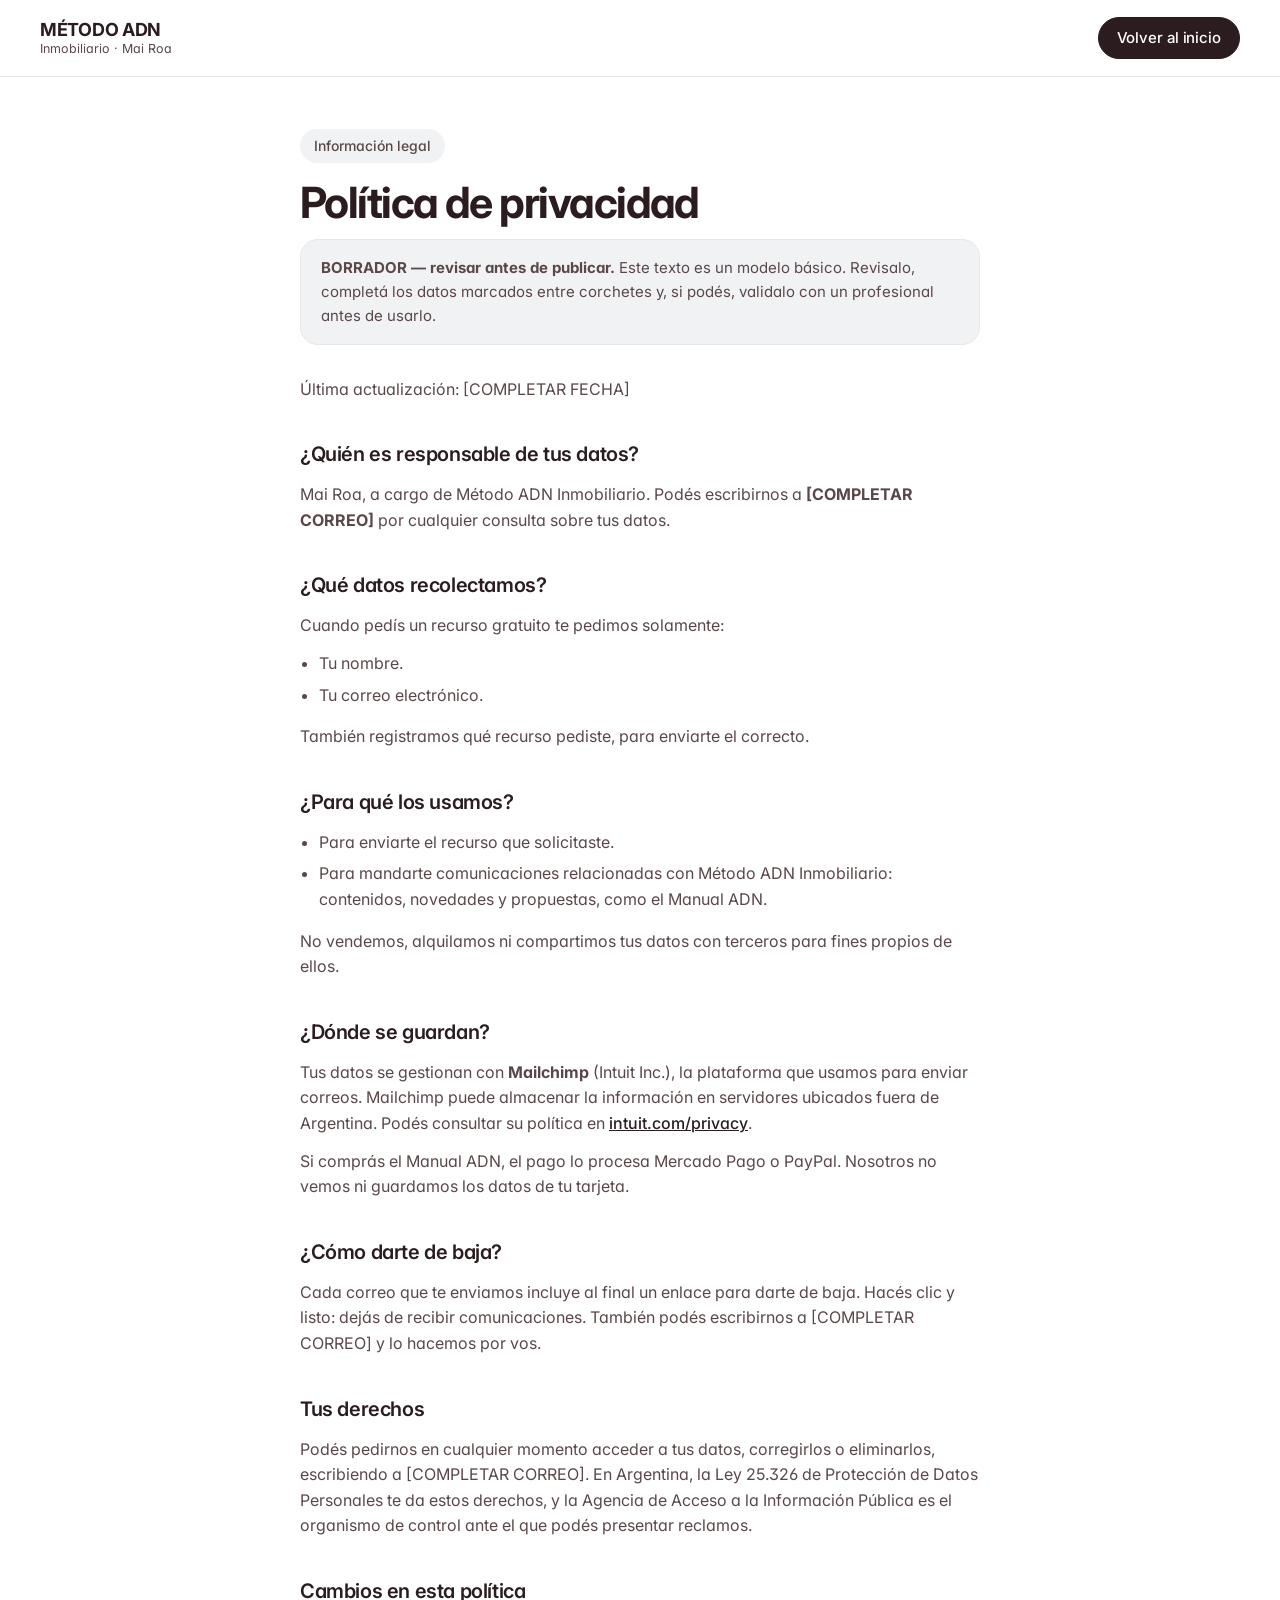
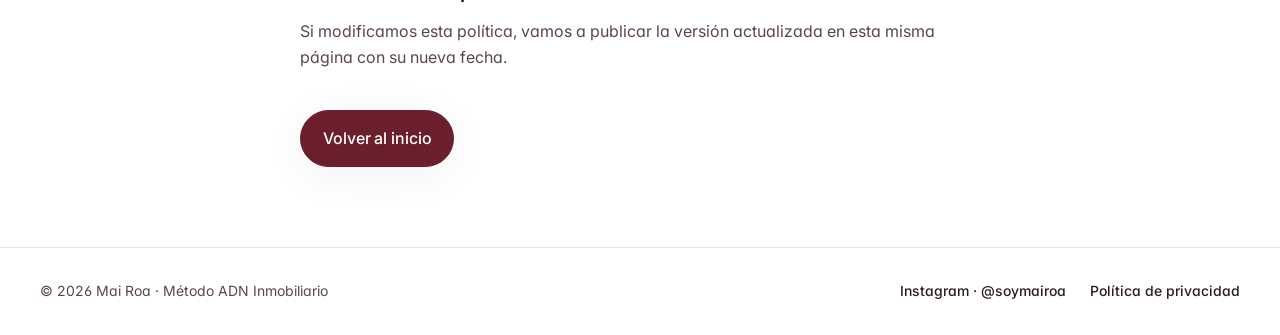
==== commit c2f01203: "Rediseño visual con el sistema de Planpoint y la paleta de ADN - Tipografía Inter, escala y tracking" ====
--- a/privacidad.html
+++ b/privacidad.html
@@ -6,12 +6,12 @@
   <title>Política de privacidad · Método ADN Inmobiliario</title>
   <meta name="description" content="Cómo Método ADN Inmobiliario recolecta y usa tu nombre y correo electrónico.">
   <meta name="robots" content="noindex">
-  <meta name="theme-color" content="#6B1E2C">
+  <meta name="theme-color" content="#ffffff">
   <link rel="icon" href="assets/favicon.svg" type="image/svg+xml">
   <link rel="preconnect" href="https://fonts.googleapis.com">
   <link rel="preconnect" href="https://fonts.gstatic.com" crossorigin>
-  <link href="https://fonts.googleapis.com/css2?family=Fraunces:ital,opsz,wght@0,9..144,400;0,9..144,600;1,9..144,400;1,9..144,600&family=DM+Sans:ital,opsz,wght@0,9..40,400;0,9..40,500;0,9..40,700;1,9..40,400&display=swap" rel="stylesheet">
-  <link rel="stylesheet" href="styles.css?v=2">
+  <link href="https://fonts.googleapis.com/css2?family=Inter:wght@400;500;600;700&display=swap" rel="stylesheet">
+  <link rel="stylesheet" href="styles.css?v=3">
 </head>
 <body>
   <a class="saltar" href="#contenido">Saltar al contenido</a>
@@ -22,7 +22,7 @@
         <span class="marca__nombre">MÉTODO ADN</span>
         <span class="marca__sub">Inmobiliario · Mai Roa</span>
       </a>
-      <a class="btn btn--secundario btn--chico" href="index.html">Volver al inicio</a>
+      <a class="btn btn--oscuro btn--chico" href="index.html">Volver al inicio</a>
     </div>
   </header>
 
--- a/styles.css
+++ b/styles.css
@@ -1,43 +1,56 @@
 /* =========================================================
    Método ADN Inmobiliario — estilos
-   Mobile first. Paleta en :root.
+   Sistema visual inspirado en Planpoint, con la paleta de ADN.
+   Mobile first. Todos los colores y medidas están en :root.
    ========================================================= */
 
 :root {
-  /* Bordó — color principal de marca */
-  --bordo: #6B1E2C;
-  --bordo-900: #4A1420;
-  --bordo-700: #5A1925;
-  --bordo-100: #F2E2E0;
-
-  /* Blanco — fondos y portada del manual (reemplaza al crema) */
-  --crema: #FFFFFF;
-  --crema-200: #F4F3F3;
-  --crema-300: #E4E1E1;
-
-  /* Verde — acentos */
-  --verde: #3E6A50;
-  --verde-700: #2F5240;
-  --verde-300: #A9C4A6;
-  --verde-100: #E2EBDD;
-
-  /* Texto */
-  --tinta: #2B1D1F;
-  --tinta-suave: #5B4749;
-  --blanco: #FFFFFF;
-
-  /* Tipografía */
-  --serif: "Fraunces", Georgia, "Times New Roman", serif;
-  --sans: "DM Sans", system-ui, -apple-system, "Segoe UI", Roboto, sans-serif;
-
-  /* Espaciado y formas */
+  /* --- Paleta ADN asignada a roles ------------------------------------ */
+  /* Principal (rol "Signal"): SOLO botón de acción principal, menú activo y franja del hero */
+  --principal: #6B1E2C;
+  --principal-hover: #5A1925;
+
+  /* Ink: textos, íconos y botón oscuro del header (casi-negro de la familia bordó) */
+  --ink: #2B1D1F;
+  --ink-hover: #1C1314;
+  --ink-suave: #5B4749;      /* textos secundarios */
+  --ink-tenue: #857375;      /* placeholders y datos muy secundarios */
+
+  /* Highlight: solo badges pequeños */
+  --highlight: #3E6A50;
+  --highlight-fondo: #E2EBDD;
+
+  /* Superficies */
+  --fondo: #ffffff;
+  --superficie: #f0f2f4;     /* tarjetas, contenedores, cápsulas */
+  --borde: #e5e6e8;          /* bordes y divisores */
+  --blanco: #ffffff;
+
+  /* --- Tipografía ------------------------------------------------------ */
+  --fuente: "Inter", system-ui, -apple-system, "Segoe UI", Roboto, sans-serif;
+
+  --hero-tamano: 40px;
+  --hero-tracking: -1.2px;
+  --seccion-tamano: 30px;
+  --seccion-tracking: -0.9px;
+  --subtitulo-tamano: 19px;
+  --cuerpo-tamano: 16px;
+  --caption-tamano: 14px;
+
+  /* --- Formas ---------------------------------------------------------- */
+  --radio-pill: 100px;
+  --radio-tarjeta: 28px;
+  --radio-media: 20px;
+  --radio-input: 18px;
+  --sombra: 0 8px 48px rgba(0, 0, 0, 0.06);
+
+  /* --- Espaciado ------------------------------------------------------- */
   --gutter: 20px;
-  --ancho-max: 1180px;
-  --radio: 14px;
-  --radio-grande: 22px;
-  --sombra: 0 18px 40px -18px rgba(74, 20, 32, .35);
-  --sombra-suave: 0 8px 24px -12px rgba(74, 20, 32, .25);
-  --alto-encabezado: 68px;
+  --ancho-max: 1200px;
+  --gap: 14px;
+  --pad-tarjeta: 24px;
+  --seccion-y: 48px;
+  --alto-encabezado: 64px;
 }
 
 /* ---------- Base ---------- */
@@ -51,25 +64,27 @@
 
 body {
   margin: 0;
-  background: var(--crema);
-  color: var(--tinta);
-  font-family: var(--sans);
-  font-size: 1.0625rem;
+  background: var(--fondo);
+  color: var(--ink);
+  font-family: var(--fuente);
+  font-size: var(--cuerpo-tamano);
+  font-weight: 400;
   line-height: 1.6;
   overflow-x: hidden;
   -webkit-font-smoothing: antialiased;
+  font-feature-settings: "cv11", "ss01";
 }
 
 img { max-width: 100%; display: block; }
-h1, h2, h3 { font-family: var(--serif); font-weight: 600; line-height: 1.1; margin: 0; letter-spacing: -.01em; }
+h1, h2, h3 { font-family: var(--fuente); margin: 0; color: var(--ink); }
 p { margin: 0; }
 a { color: inherit; }
-em { font-style: italic; }
+em { font-style: normal; color: var(--ink-suave); }
 
 :focus-visible {
-  outline: 3px solid var(--verde);
+  outline: 2px solid var(--ink);
   outline-offset: 3px;
-  border-radius: 6px;
+  border-radius: 8px;
 }
 
 .visualmente-oculto {
@@ -82,168 +97,173 @@
 
 .saltar {
   position: absolute; left: 12px; top: -60px; z-index: 200;
-  background: var(--bordo); color: var(--crema);
-  padding: 10px 16px; border-radius: 8px; text-decoration: none; font-weight: 500;
+  background: var(--ink); color: var(--blanco);
+  padding: 10px 18px; border-radius: var(--radio-pill); text-decoration: none; font-weight: 500;
   transition: top .2s;
 }
 .saltar:focus { top: 12px; }
 
 .contenedor {
   width: 100%;
-  max-width: var(--ancho-max);
+  max-width: calc(var(--ancho-max) + 2 * var(--gutter));
   margin-inline: auto;
   padding-inline: var(--gutter);
 }
 
-/* ---------- Botones ---------- */
+/* ---------- Botones (todos pill) ---------- */
 .btn {
-  --btn-bg: var(--bordo);
-  --btn-color: var(--crema);
-  --btn-borde: var(--bordo);
+  --btn-bg: var(--principal);
+  --btn-color: var(--blanco);
+  --btn-borde: var(--principal);
   display: inline-flex; align-items: center; justify-content: center; gap: 10px;
-  min-height: 50px;
-  padding: 12px 24px;
-  border: 2px solid var(--btn-borde);
-  border-radius: 999px;
+  padding: 18px 22px;
+  border: 1px solid var(--btn-borde);
+  border-radius: var(--radio-pill);
   background: var(--btn-bg);
   color: var(--btn-color);
-  font: 500 1rem/1.2 var(--sans);
+  font: 600 16px/1.2 var(--fuente);
+  letter-spacing: -0.1px;
   text-align: center;
   text-decoration: none;
   cursor: pointer;
-  transition: background-color .2s, color .2s, border-color .2s, transform .2s, box-shadow .2s;
-}
-.btn:hover { transform: translateY(-1px); box-shadow: var(--sombra-suave); }
-.btn:active { transform: translateY(0); }
-
-.btn--primario:hover { --btn-bg: var(--bordo-900); --btn-borde: var(--bordo-900); }
-.btn--secundario { --btn-bg: transparent; --btn-color: var(--bordo); }
-.btn--secundario:hover { --btn-bg: var(--bordo-100); }
-.btn--claro { --btn-bg: var(--crema); --btn-color: var(--bordo); --btn-borde: var(--crema); }
-.btn--claro:hover { --btn-bg: var(--blanco); --btn-borde: var(--blanco); }
-.btn--contorno-claro { --btn-bg: transparent; --btn-color: var(--crema); --btn-borde: var(--crema); }
-.btn--contorno-claro:hover { --btn-bg: rgba(255, 255, 255, .12); }
-.btn--chico { min-height: 42px; padding: 8px 20px; font-size: .95rem; }
+  transition: background-color .2s, color .2s, border-color .2s;
+}
+
+/* Principal: color de marca, texto blanco, sombra suave */
+.btn--primario { box-shadow: var(--sombra); }
+.btn--primario:hover { --btn-bg: var(--principal-hover); --btn-borde: var(--principal-hover); }
+
+/* Secundario: transparente con borde del color de texto */
+.btn--secundario { --btn-bg: transparent; --btn-color: var(--ink); --btn-borde: var(--ink); }
+.btn--secundario:hover { --btn-bg: var(--superficie); }
+
+/* Oscuro (header): rol Ink */
+.btn--oscuro { --btn-bg: var(--ink); --btn-color: var(--blanco); --btn-borde: var(--ink); }
+.btn--oscuro:hover { --btn-bg: var(--ink-hover); --btn-borde: var(--ink-hover); }
+.btn__flecha { flex: 0 0 auto; transition: transform .2s; }
+.btn:hover .btn__flecha { transform: translateX(2px); }
+
+.btn--chico { padding: 11px 18px; font-size: 15px; font-weight: 500; }
 .btn--ancho { width: 100%; }
-.btn[disabled] { cursor: progress; opacity: .8; transform: none; box-shadow: none; }
-
-.acciones { display: flex; flex-direction: column; gap: 12px; }
-
-/* ---------- Etiquetas y cabeceras ---------- */
+.btn[disabled] { cursor: progress; opacity: .75; }
+
+.acciones { display: flex; flex-direction: column; gap: var(--gap); }
+
+/* ---------- Etiquetas (pill) ---------- */
 .etiqueta {
-  display: inline-flex; align-items: center; gap: 10px;
-  font-size: .78rem; font-weight: 700;
-  letter-spacing: .14em; text-transform: uppercase;
-  color: var(--verde);
-}
-.etiqueta::before {
-  content: ""; width: 22px; height: 2px; background: currentColor; border-radius: 2px;
-}
-.etiqueta--clara { color: var(--verde-300); }
-
-.seccion { padding-block: 72px; }
-.seccion__cabecera { max-width: 640px; margin-bottom: 40px; }
-.seccion__titulo { font-size: clamp(2rem, 7vw, 3rem); margin-top: 14px; color: var(--bordo); }
-.seccion__titulo em { color: var(--verde); }
-.seccion__intro { margin-top: 16px; color: var(--tinta-suave); font-size: 1.1rem; }
+  display: inline-flex; align-items: center;
+  padding: 6px 14px;
+  border-radius: var(--radio-pill);
+  background: var(--superficie);
+  color: var(--ink);
+  font-size: var(--caption-tamano); font-weight: 500; line-height: 1.3;
+}
+/* Variante Highlight: badge de acento (uso mínimo) */
+.etiqueta--clara { background: var(--highlight-fondo); color: var(--highlight); font-weight: 600; }
+
+/* ---------- Secciones ---------- */
+.seccion { padding-block: var(--seccion-y); }
+.seccion__cabecera { max-width: 680px; margin-bottom: 32px; }
+.seccion__titulo {
+  margin-top: 16px;
+  font-size: var(--seccion-tamano); font-weight: 600;
+  letter-spacing: var(--seccion-tracking); line-height: 1.15;
+}
+.seccion__intro { margin-top: var(--gap); color: var(--ink-suave); font-size: 17px; line-height: 1.55; }
 
 /* ---------- 1. Encabezado ---------- */
 .encabezado {
   position: sticky; top: 0; z-index: 50;
-  background: rgba(255, 255, 255, .94);
-  -webkit-backdrop-filter: saturate(140%) blur(10px);
-  backdrop-filter: saturate(140%) blur(10px);
+  background: var(--fondo);
   border-bottom: 1px solid transparent;
-  transition: border-color .25s, box-shadow .25s;
-}
-.encabezado.con-sombra { border-bottom-color: var(--crema-300); box-shadow: 0 6px 20px -16px rgba(74, 20, 32, .5); }
+  transition: border-color .2s;
+}
+.encabezado.con-sombra { border-bottom-color: var(--borde); }
 
 .encabezado__fila {
   display: flex; align-items: center; justify-content: space-between;
   min-height: var(--alto-encabezado);
 }
 
-.marca { display: flex; flex-direction: column; text-decoration: none; line-height: 1.1; }
-.marca__nombre { font-family: var(--serif); font-weight: 600; font-size: 1.3rem; letter-spacing: .06em; color: var(--bordo); }
-.marca__sub { font-size: .76rem; color: var(--tinta-suave); letter-spacing: .04em; margin-top: 2px; }
+.marca { display: flex; flex-direction: column; text-decoration: none; line-height: 1.15; }
+.marca__nombre { font-weight: 700; font-size: 17px; letter-spacing: -0.3px; color: var(--ink); }
+.marca__sub { font-size: 12.5px; color: var(--ink-suave); margin-top: 1px; }
 
 .menu-boton {
   display: inline-flex; align-items: center; justify-content: center;
-  width: 46px; height: 46px; margin-right: -8px;
-  border: 0; border-radius: 12px; background: transparent; color: var(--bordo); cursor: pointer;
-}
-.menu-boton__icono { position: relative; width: 24px; height: 16px; display: block; }
+  width: 44px; height: 44px; margin-right: -6px;
+  border: 1px solid var(--borde); border-radius: var(--radio-pill);
+  background: var(--fondo); color: var(--ink); cursor: pointer;
+}
+.menu-boton__icono { position: relative; width: 18px; height: 12px; display: block; }
 .menu-boton__icono span {
-  position: absolute; left: 0; width: 100%; height: 2px; border-radius: 2px; background: currentColor;
+  position: absolute; left: 0; width: 100%; height: 1.5px; border-radius: 2px; background: currentColor;
   transition: transform .25s, opacity .2s, top .25s;
 }
 .menu-boton__icono span:nth-child(1) { top: 0; }
-.menu-boton__icono span:nth-child(2) { top: 7px; }
-.menu-boton__icono span:nth-child(3) { top: 14px; }
-.menu-boton[aria-expanded="true"] .menu-boton__icono span:nth-child(1) { top: 7px; transform: rotate(45deg); }
+.menu-boton__icono span:nth-child(2) { top: 5.25px; }
+.menu-boton__icono span:nth-child(3) { top: 10.5px; }
+.menu-boton[aria-expanded="true"] .menu-boton__icono span:nth-child(1) { top: 5.25px; transform: rotate(45deg); }
 .menu-boton[aria-expanded="true"] .menu-boton__icono span:nth-child(2) { opacity: 0; }
-.menu-boton[aria-expanded="true"] .menu-boton__icono span:nth-child(3) { top: 7px; transform: rotate(-45deg); }
+.menu-boton[aria-expanded="true"] .menu-boton__icono span:nth-child(3) { top: 5.25px; transform: rotate(-45deg); }
 
 /* Menú en celular: panel desplegable */
 .menu {
   position: absolute; left: 0; right: 0; top: 100%;
-  background: var(--crema);
-  border-bottom: 1px solid var(--crema-300);
-  box-shadow: 0 20px 30px -24px rgba(74, 20, 32, .5);
+  background: var(--fondo);
+  border-bottom: 1px solid var(--borde);
   padding: 8px var(--gutter) 24px;
   display: none;
 }
 .menu.abierto { display: block; }
 .menu__lista { list-style: none; margin: 0 0 16px; padding: 0; }
 .menu__lista a {
-  display: block; padding: 14px 4px;
-  font-family: var(--serif); font-size: 1.35rem; color: var(--bordo); text-decoration: none;
-  border-bottom: 1px solid var(--crema-200);
-}
+  display: block; padding: 14px 2px;
+  font-size: 17px; font-weight: 500; color: var(--ink); text-decoration: none;
+  border-bottom: 1px solid var(--borde);
+}
+.menu__lista a[aria-current] { color: var(--principal); }
 .menu .btn { width: 100%; }
 
 /* ---------- 2. Hero ---------- */
-.hero { padding-block: 40px 72px; position: relative; overflow: hidden; }
-.hero::before {
-  content: ""; position: absolute; z-index: -1;
-  width: 520px; height: 520px; right: -220px; top: -160px; border-radius: 50%;
-  background: radial-gradient(circle, var(--crema-200) 0%, rgba(244, 243, 243, 0) 70%);
-}
-.hero__grilla { display: grid; gap: 48px; }
-.hero__titulo { font-size: clamp(2.5rem, 11vw, 4.4rem); color: var(--bordo); margin-top: 18px; }
-.hero__titulo em { color: var(--verde); font-weight: 400; }
-.hero__bajada { margin-top: 20px; font-size: 1.12rem; color: var(--tinta-suave); max-width: 34em; }
-.hero .acciones { margin-top: 32px; }
+.hero { padding-block: 32px var(--seccion-y); }
+.hero__grilla { display: grid; gap: 40px; }
+.hero__titulo {
+  margin-top: 20px;
+  font-size: var(--hero-tamano); font-weight: 700;
+  letter-spacing: var(--hero-tracking); line-height: 1.05;
+}
+.hero__bajada { margin-top: 20px; font-size: var(--subtitulo-tamano); line-height: 1.45; color: var(--ink-suave); max-width: 34em; }
+.hero .acciones { margin-top: 28px; }
 .hero__respaldo {
   display: flex; align-items: center; gap: 12px;
-  margin-top: 28px; font-size: .95rem; color: var(--tinta-suave);
-}
-.hero__respaldo-linea { flex: 0 0 28px; height: 2px; background: var(--verde); border-radius: 2px; }
-
-.hero__visual { position: relative; padding-bottom: 56px; }
+  margin-top: 28px; font-size: var(--caption-tamano); color: var(--ink-suave);
+}
+/* Franja destacada del hero (rol Signal, uso mínimo) */
+.hero__respaldo-linea { flex: 0 0 24px; height: 3px; background: var(--principal); border-radius: var(--radio-pill); }
+
+.hero__visual { position: relative; padding-bottom: 64px; }
 
 .hero__tarjeta {
   position: absolute; left: 16px; right: 16px; bottom: 0;
-  background: var(--blanco);
-  border-left: 4px solid var(--verde);
-  border-radius: var(--radio);
-  padding: 18px 20px;
+  background: var(--fondo);
+  border: 1px solid var(--borde);
+  border-radius: 22px;
+  padding: 20px var(--pad-tarjeta);
   box-shadow: var(--sombra);
 }
-.hero__tarjeta-frase { font-family: var(--serif); font-size: 1.2rem; line-height: 1.3; color: var(--bordo); }
-.hero__tarjeta-nota { margin-top: 8px; font-size: .88rem; color: var(--verde-700); font-weight: 500; }
+.hero__tarjeta-frase { font-size: 18px; font-weight: 600; letter-spacing: -0.3px; line-height: 1.3; color: var(--ink); }
+.hero__tarjeta-nota { margin-top: 8px; font-size: var(--caption-tamano); color: var(--ink-suave); }
 
 /* ---------- Fotos con placeholder ---------- */
 .foto {
   position: relative; margin: 0;
-  border-radius: var(--radio-grande);
+  border-radius: var(--radio-tarjeta);
   overflow: hidden;
-  background: var(--crema-300);
+  background: var(--superficie);
   aspect-ratio: 4 / 5;
 }
 .foto img { width: 100%; height: 100%; object-fit: cover; }
-.foto--hero { background: linear-gradient(160deg, var(--bordo-100), var(--crema-300)); }
-.foto--sobre { background: linear-gradient(160deg, var(--verde-100), var(--crema-300)); }
 
 .foto.sin-imagen img { display: none; }
 .foto.sin-imagen::after {
@@ -252,168 +272,168 @@
   position: absolute; inset: 0;
   display: flex; align-items: center; justify-content: center; text-align: center;
   padding: 24px;
-  font-family: var(--sans); font-size: .9rem; line-height: 1.6; color: var(--bordo-700);
-  border: 2px dashed rgba(107, 30, 44, .28);
+  font-size: var(--caption-tamano); line-height: 1.6; color: var(--ink-suave);
+  border: 1px dashed var(--ink-tenue);
   border-radius: inherit;
 }
 
 /* ---------- 3. Recursos ---------- */
-.recursos { background: var(--blanco); border-block: 1px solid var(--crema-200); }
-.recursos__grilla { display: grid; gap: 28px; }
+.recursos { border-top: 1px solid var(--borde); }
+.recursos__grilla { display: grid; gap: 20px; }
 
 .recurso {
   display: flex; flex-direction: column;
-  background: var(--crema);
-  border: 1px solid var(--crema-200);
-  border-radius: var(--radio-grande);
-  overflow: hidden;
-  transition: transform .25s, box-shadow .25s;
-}
-.recurso:hover { transform: translateY(-3px); box-shadow: var(--sombra); }
+  padding: var(--pad-tarjeta);
+  background: var(--fondo);
+  border: 1px solid var(--borde);
+  border-radius: var(--radio-tarjeta);
+  box-shadow: var(--sombra);
+}
 
 .recurso__portada-marco {
   display: flex; justify-content: center; align-items: center;
   padding: 36px 24px;
-  background:
-    radial-gradient(circle at 20% 20%, rgba(169, 196, 166, .35), transparent 55%),
-    var(--crema-200);
-}
-.recurso__cuerpo { display: flex; flex-direction: column; gap: 12px; padding: 26px 24px 28px; flex: 1; }
-.recurso__categoria { font-size: .78rem; font-weight: 700; letter-spacing: .12em; text-transform: uppercase; color: var(--verde); }
-.recurso__titulo { font-size: 1.55rem; color: var(--bordo); }
-.recurso__descripcion { color: var(--tinta-suave); flex: 1; }
-.recurso .btn { margin-top: 10px; align-self: stretch; }
-
-/* Portadas estilo PDF, hechas en CSS */
+  background: var(--superficie);
+  border-radius: var(--radio-media);
+}
+.recurso__cuerpo { display: flex; flex-direction: column; align-items: flex-start; gap: var(--gap); padding-top: var(--pad-tarjeta); flex: 1; }
+.recurso__categoria {
+  display: inline-flex; padding: 5px 12px; border-radius: var(--radio-pill);
+  background: var(--highlight-fondo); color: var(--highlight);
+  font-size: 13px; font-weight: 600; line-height: 1.3;
+}
+.recurso__titulo { font-size: 22px; font-weight: 600; letter-spacing: -0.5px; line-height: 1.25; }
+.recurso__descripcion { color: var(--ink-suave); line-height: 1.55; flex: 1; }
+.recurso .btn { margin-top: 6px; align-self: stretch; }
+
+/* Portadas estilo PDF, hechas en CSS (planas, tonos Ink) */
 .portada {
   position: relative;
-  width: min(220px, 70%);
+  width: min(210px, 68%);
   aspect-ratio: 1 / 1.414;
-  border-radius: 4px 10px 10px 4px;
-  padding: 22px 18px 18px;
+  border-radius: 6px 12px 12px 6px;
+  padding: 20px 16px 16px;
   display: flex; flex-direction: column;
-  box-shadow:
-    -6px 0 0 -2px rgba(0, 0, 0, .06) inset,
-    0 24px 34px -18px rgba(74, 20, 32, .55),
-    0 2px 4px rgba(74, 20, 32, .12);
-  transform: rotate(-2.5deg);
+  border: 1px solid var(--borde);
+  box-shadow: var(--sombra);
+  transform: rotate(-2deg);
   overflow: hidden;
 }
 .portada__cinta {
   align-self: flex-start;
-  font-size: .56rem; font-weight: 700; letter-spacing: .16em; text-transform: uppercase;
-  padding: 4px 8px; border-radius: 999px;
-}
-.portada__titulo { font-family: var(--serif); font-weight: 600; line-height: 1.12; }
-.portada__pie { margin-top: auto; font-size: .56rem; letter-spacing: .14em; text-transform: uppercase; }
-
-.portada--tareas { background: var(--blanco); color: var(--bordo); border-top: 10px solid var(--bordo); }
-.portada--tareas .portada__cinta { background: var(--verde-100); color: var(--verde-700); }
-.portada--tareas .portada__numero { font-family: var(--serif); font-weight: 600; font-size: 4.4rem; line-height: .9; margin-top: 14px; color: var(--bordo); }
-.portada--tareas .portada__titulo { font-size: .98rem; margin-top: 6px; }
+  font-size: 9px; font-weight: 600; letter-spacing: .02em;
+  padding: 4px 9px; border-radius: var(--radio-pill);
+}
+.portada__titulo { font-weight: 600; line-height: 1.15; letter-spacing: -0.3px; }
+.portada__pie { margin-top: auto; font-size: 9px; font-weight: 500; }
+
+.portada--tareas { background: var(--fondo); color: var(--ink); }
+.portada--tareas .portada__cinta { background: var(--superficie); color: var(--ink); }
+.portada--tareas .portada__numero { font-weight: 700; font-size: 64px; line-height: .95; letter-spacing: -3px; margin-top: 14px; color: var(--ink); }
+.portada--tareas .portada__titulo { font-size: 14px; margin-top: 6px; }
 .portada__lista { display: grid; gap: 7px; margin-top: 14px; }
-.portada__lista span { position: relative; height: 5px; margin-left: 14px; border-radius: 3px; background: var(--crema-200); }
+.portada__lista span { position: relative; height: 5px; margin-left: 14px; border-radius: var(--radio-pill); background: var(--superficie); }
 .portada__lista span::before {
-  content: ""; position: absolute; left: -14px; top: -2px; width: 9px; height: 9px; border-radius: 2px; background: var(--verde-300);
+  content: ""; position: absolute; left: -14px; top: -2px; width: 9px; height: 9px; border-radius: 50%;
+  border: 1.5px solid var(--ink-tenue);
 }
 .portada__lista span:nth-child(2) { width: 80%; }
 .portada__lista span:nth-child(3) { width: 90%; }
 .portada__lista span:nth-child(4) { width: 65%; }
-.portada--tareas .portada__pie { color: var(--tinta-suave); }
-
-.portada--ruta { background: var(--bordo); color: var(--crema); transform: rotate(2deg); }
-.portada--ruta .portada__cinta { background: rgba(255, 255, 255, .14); color: var(--crema); }
-.portada--ruta .portada__titulo { font-size: 1.12rem; margin-top: 14px; }
+.portada--tareas .portada__pie { color: var(--ink-suave); }
+
+.portada--ruta { background: var(--ink); color: var(--blanco); border-color: var(--ink); transform: rotate(2deg); }
+.portada--ruta .portada__cinta { background: rgba(255, 255, 255, .12); color: var(--blanco); }
+.portada--ruta .portada__titulo { font-size: 16px; margin-top: 14px; }
 .portada__camino {
   position: relative; flex: 1; margin: 14px 4px 10px;
   background:
-    url("data:image/svg+xml,%3Csvg xmlns='http://www.w3.org/2000/svg' viewBox='0 0 100 100' preserveAspectRatio='none'%3E%3Cpath d='M10 95 C 90 80, 10 50, 70 40 S 40 5, 90 5' fill='none' stroke='%23A9C4A6' stroke-width='2.2' stroke-dasharray='5 5' vector-effect='non-scaling-stroke'/%3E%3C/svg%3E") center / 100% 100% no-repeat;
-}
-.portada__hito { position: absolute; width: 13px; height: 13px; border-radius: 50%; background: var(--crema); border: 3px solid var(--verde-300); }
+    url("data:image/svg+xml,%3Csvg xmlns='http://www.w3.org/2000/svg' viewBox='0 0 100 100' preserveAspectRatio='none'%3E%3Cpath d='M10 95 C 90 80, 10 50, 70 40 S 40 5, 90 5' fill='none' stroke='%23ffffff' stroke-opacity='.55' stroke-width='1.5' stroke-dasharray='4 5' vector-effect='non-scaling-stroke'/%3E%3C/svg%3E") center / 100% 100% no-repeat;
+}
+.portada__hito { position: absolute; width: 11px; height: 11px; border-radius: 50%; background: var(--ink); border: 1.5px solid var(--blanco); }
 .portada__hito:nth-child(1) { left: 4%; bottom: 0; }
 .portada__hito:nth-child(2) { left: 64%; top: 34%; }
-.portada__hito:nth-child(3) { right: 4%; top: -2px; background: var(--verde-300); }
-.portada--ruta .portada__pie { color: var(--crema-300); }
+.portada__hito:nth-child(3) { right: 4%; top: -2px; background: var(--blanco); }
+.portada--ruta .portada__pie { color: rgba(255, 255, 255, .7); }
 
 /* ---------- 5. Manual ---------- */
-.manual { background: var(--bordo); color: var(--crema); position: relative; overflow: hidden; }
-.manual::before {
-  content: ""; position: absolute; inset: auto -200px -260px auto; width: 560px; height: 560px; border-radius: 50%;
-  background: radial-gradient(circle, rgba(169, 196, 166, .18), transparent 65%);
-}
-.manual :focus-visible { outline-color: var(--crema); }
-.manual__grilla { position: relative; display: grid; gap: 52px; }
-.manual .seccion__titulo { color: var(--crema); }
-.manual .seccion__titulo em { color: var(--verde-300); }
-.manual__bajada { margin-top: 18px; font-size: 1.1rem; color: var(--crema-200); }
+.manual { padding-block: var(--seccion-y); }
+.manual__grilla {
+  display: grid; gap: 40px;
+  padding: 32px var(--pad-tarjeta);
+  background: var(--superficie);
+  border-radius: var(--radio-tarjeta);
+  /* el contenedor ya tiene gutter; la tarjeta ocupa el ancho del contenedor */
+  width: calc(100% - 2 * var(--gutter));
+  max-width: var(--ancho-max);
+}
+.manual__bajada { margin-top: 18px; font-size: 17px; line-height: 1.55; color: var(--ink-suave); }
 
 .manual__visual { display: flex; justify-content: center; padding-top: 8px; }
 
-.libro { position: relative; width: min(260px, 72%); aspect-ratio: 3 / 4; transform: rotate(-3deg); }
+.libro { position: relative; width: min(240px, 70%); aspect-ratio: 3 / 4; transform: rotate(-2deg); }
 .libro__lomo {
-  position: absolute; left: -12px; top: 6px; bottom: 6px; width: 20px;
-  background: var(--verde-700); border-radius: 6px 0 0 6px;
+  position: absolute; left: -10px; top: 6px; bottom: 6px; width: 16px;
+  background: var(--ink); border-radius: 6px 0 0 6px;
 }
 .libro__tapa {
   position: absolute; inset: 0;
   display: flex; flex-direction: column; align-items: flex-start;
-  padding: 26px 22px 22px;
-  background:
-    linear-gradient(90deg, rgba(0, 0, 0, .08), transparent 8%),
-    var(--crema);
-  color: var(--verde-700);
-  border-radius: 4px 12px 12px 4px;
-  box-shadow: 0 30px 50px -20px rgba(0, 0, 0, .55), 0 3px 6px rgba(0, 0, 0, .2);
+  padding: 24px 20px 20px;
+  background: var(--fondo);
+  color: var(--ink);
+  border: 1px solid var(--borde);
+  border-radius: 6px 14px 14px 6px;
+  box-shadow: var(--sombra);
 }
 .libro__tapa::after {
-  content: ""; position: absolute; left: 22px; right: 22px; bottom: 58px; height: 1px; background: var(--verde-300);
-}
-.libro__marca { font-size: .6rem; font-weight: 700; letter-spacing: .16em; text-transform: uppercase; color: var(--verde); }
-.libro__adorno { color: var(--verde); margin: auto 0 14px; }
-.libro__titulo { font-family: var(--serif); font-weight: 600; font-size: 2rem; line-height: 1; color: var(--verde-700); }
-.libro__bajada { margin-top: 30px; font-size: .68rem; line-height: 1.4; color: var(--tinta-suave); }
-
-.beneficios { list-style: none; padding: 0; margin: 28px 0 0; display: grid; gap: 14px; }
-.beneficios li { display: flex; gap: 12px; align-items: flex-start; font-size: 1.05rem; }
-.beneficios__check { flex: 0 0 22px; margin-top: 2px; color: var(--verde-300); }
+  content: ""; position: absolute; left: 20px; right: 20px; bottom: 58px; height: 1px; background: var(--borde);
+}
+.libro__marca { font-size: 10px; font-weight: 600; color: var(--ink-suave); }
+.libro__adorno { color: var(--ink); margin: auto 0 14px; }
+.libro__titulo { font-weight: 700; font-size: 28px; line-height: 1; letter-spacing: -1px; color: var(--ink); }
+.libro__bajada { margin-top: 30px; font-size: 10.5px; line-height: 1.4; color: var(--ink-suave); }
+
+.beneficios { list-style: none; padding: 0; margin: 28px 0 0; display: grid; gap: var(--gap); }
+.beneficios li { display: flex; gap: 12px; align-items: flex-start; font-size: 16px; line-height: 1.5; }
+.beneficios__check { flex: 0 0 22px; margin-top: 1px; color: var(--ink); }
 
 .manual__datos {
   margin: 28px 0 0; padding: 18px 20px;
-  display: grid; gap: 10px;
-  border: 1px solid rgba(255, 255, 255, .25); border-radius: var(--radio);
-  background: rgba(0, 0, 0, .12);
+  display: grid; gap: 12px;
+  background: var(--fondo);
+  border: 1px solid var(--borde); border-radius: var(--radio-input);
 }
 .manual__datos[hidden], .manual__datos [hidden] { display: none; }
 .manual__datos div { display: grid; gap: 2px; }
-.manual__datos dt { font-size: .75rem; font-weight: 700; letter-spacing: .12em; text-transform: uppercase; color: var(--verde-300); }
-.manual__datos dd { margin: 0; color: var(--crema); }
+.manual__datos dt { font-size: var(--caption-tamano); color: var(--ink-suave); }
+.manual__datos dd { margin: 0; font-weight: 600; color: var(--ink); }
 
 .pago { margin-top: 32px; }
-.pago__botones { display: flex; flex-direction: column; gap: 12px; }
-.pago__estado { display: flex; align-items: center; gap: 8px; margin-top: 12px; font-size: .92rem; color: var(--crema-200); }
+.pago__botones { display: flex; flex-direction: column; gap: var(--gap); }
+.pago__estado { display: flex; align-items: center; gap: 8px; margin-top: var(--gap); font-size: var(--caption-tamano); color: var(--ink-suave); }
 .pago__estado[hidden] { display: none; }
-.punto { width: 8px; height: 8px; border-radius: 50%; background: var(--verde-300); animation: latido 1.8s ease-in-out infinite; }
-.pago__aviso { margin-top: 10px; font-size: .95rem; color: var(--crema); }
+.punto { width: 7px; height: 7px; border-radius: 50%; background: var(--highlight); animation: latido 1.8s ease-in-out infinite; }
+.pago__aviso { margin-top: 10px; font-size: 15px; color: var(--ink); }
 .pago__aviso:not(:empty) {
-  padding: 12px 14px; border-radius: 10px;
-  background: rgba(255, 255, 255, .1); border-left: 3px solid var(--verde-300);
+  padding: 14px 18px; border-radius: var(--radio-input);
+  background: var(--fondo); border: 1px solid var(--borde);
 }
 
 @keyframes latido { 50% { opacity: .35; } }
 
 /* ---------- 6. Sobre mí ---------- */
-.sobre { background: var(--crema-200); }
-.sobre__grilla { display: grid; gap: 36px; align-items: center; }
+.sobre { border-top: 1px solid var(--borde); }
+.sobre__grilla { display: grid; gap: 32px; align-items: center; }
 .foto--sobre { max-width: 460px; }
-.sobre__parrafo { margin-top: 20px; font-size: 1.12rem; color: var(--tinta-suave); max-width: 36em; }
+.sobre__parrafo { margin-top: 18px; font-size: 17px; line-height: 1.6; color: var(--ink-suave); max-width: 36em; }
 
 /* ---------- 7. Pie ---------- */
-.pie { background: var(--bordo-900); color: var(--crema-200); padding-block: 32px; font-size: .92rem; }
-.pie :focus-visible { outline-color: var(--crema); }
-.pie__fila { display: flex; flex-direction: column; gap: 14px; }
-.pie__enlaces { list-style: none; margin: 0; padding: 0; display: flex; flex-wrap: wrap; gap: 8px 22px; }
-.pie a { color: var(--crema); text-underline-offset: 3px; }
-.pie a:hover { color: var(--verde-300); }
+.pie { background: var(--fondo); color: var(--ink-suave); border-top: 1px solid var(--borde); padding-block: 32px; font-size: var(--caption-tamano); }
+.pie__fila { display: flex; flex-direction: column; gap: var(--gap); }
+.pie__enlaces { list-style: none; margin: 0; padding: 0; display: flex; flex-wrap: wrap; gap: 8px 24px; }
+.pie a { color: var(--ink); font-weight: 500; text-decoration: none; }
+.pie a:hover { text-decoration: underline; text-underline-offset: 3px; }
 
 /* ---------- 4. Modal ---------- */
 .modal {
@@ -421,142 +441,162 @@
   max-width: 480px;
   max-height: calc(100dvh - 32px);
   padding: 0;
-  border: 0;
-  border-radius: var(--radio-grande);
-  background: var(--blanco);
-  color: var(--tinta);
-  box-shadow: 0 40px 80px -30px rgba(43, 29, 31, .6);
+  border: 1px solid var(--borde);
+  border-radius: var(--radio-tarjeta);
+  background: var(--fondo);
+  color: var(--ink);
+  box-shadow: var(--sombra);
   overflow: auto;
 }
-.modal::backdrop { background: rgba(43, 20, 26, .6); -webkit-backdrop-filter: blur(3px); backdrop-filter: blur(3px); }
-.modal[open] { animation: aparecer .25s ease-out; }
-@keyframes aparecer { from { opacity: 0; transform: translateY(14px) scale(.98); } }
-
-.modal__caja { position: relative; padding: 32px 24px 28px; border-top: 6px solid var(--bordo); }
+.modal::backdrop { background: rgba(43, 29, 31, .45); }
+.modal[open] { animation: aparecer .2s ease-out; }
+@keyframes aparecer { from { opacity: 0; transform: translateY(10px); } }
+
+.modal__caja { position: relative; padding: 28px var(--pad-tarjeta) var(--pad-tarjeta); }
 .modal__cerrar {
-  position: absolute; top: 12px; right: 12px;
-  width: 44px; height: 44px; display: grid; place-items: center;
-  border: 0; border-radius: 50%; background: transparent; color: var(--tinta-suave); cursor: pointer;
-}
-.modal__cerrar:hover { background: var(--crema-200); color: var(--bordo); }
-.modal__titulo { font-size: 1.9rem; color: var(--bordo); margin-top: 10px; padding-right: 36px; }
-.modal__intro { margin-top: 10px; color: var(--tinta-suave); }
+  position: absolute; top: 16px; right: 16px;
+  width: 40px; height: 40px; display: grid; place-items: center;
+  border: 1px solid var(--borde); border-radius: var(--radio-pill);
+  background: var(--fondo); color: var(--ink); cursor: pointer;
+}
+.modal__cerrar:hover { background: var(--superficie); }
+.modal__titulo { font-size: 28px; font-weight: 600; letter-spacing: -0.9px; line-height: 1.15; margin-top: var(--gap); padding-right: 40px; }
+.modal__intro { margin-top: 10px; color: var(--ink-suave); line-height: 1.55; }
 .modal__recurso {
-  margin-top: 14px; padding: 10px 14px;
-  background: var(--verde-100); color: var(--verde-700);
-  border-radius: 10px; font-weight: 500; font-size: .95rem;
-}
-
-.formulario { margin-top: 22px; display: grid; gap: 16px; }
+  margin-top: var(--gap); padding: 12px 16px;
+  background: var(--superficie); color: var(--ink);
+  border-radius: var(--radio-input); font-weight: 500; font-size: 15px; line-height: 1.4;
+}
+
+.formulario { margin-top: 20px; display: grid; gap: var(--gap); }
 .formulario[hidden] { display: none; }
 .campo { display: grid; gap: 6px; }
-.campo label { font-weight: 500; font-size: .95rem; }
+.campo label { font-weight: 500; font-size: 15px; }
 .campo input {
-  width: 100%; min-height: 50px; padding: 12px 14px;
-  font: 400 1rem var(--sans); color: var(--tinta);
-  background: var(--crema); border: 1.5px solid var(--crema-300); border-radius: 12px;
-  transition: border-color .2s, box-shadow .2s;
-}
-.campo input::placeholder { color: #8C7A7B; }
-.campo input:focus { outline: none; border-color: var(--verde); box-shadow: 0 0 0 3px rgba(62, 106, 80, .25); }
-.campo input[aria-invalid="true"] { border-color: #A3293D; }
-.campo__error { font-size: .88rem; color: #A3293D; }
+  width: 100%; min-height: 52px; padding: 14px 18px;
+  font: 400 16px var(--fuente); color: var(--ink);
+  background: var(--fondo); border: 1px solid var(--borde); border-radius: var(--radio-input);
+  transition: border-color .2s;
+}
+.campo input::placeholder { color: var(--ink-tenue); }
+.campo input:focus { outline: none; border-color: var(--ink); }
+.campo input:focus-visible { outline: none; }
+.campo input[aria-invalid="true"] { border-color: var(--principal); }
+.campo__error { font-size: var(--caption-tamano); color: var(--principal); }
 .campo__error:empty { display: none; }
 
 .honeypot { position: absolute; left: -5000px; width: 1px; height: 1px; overflow: hidden; }
 
-.formulario__consentimiento { font-size: .84rem; color: var(--tinta-suave); line-height: 1.5; }
-.formulario__consentimiento a { color: var(--bordo); font-weight: 500; text-underline-offset: 2px; }
-
-.formulario__estado { font-size: .95rem; line-height: 1.5; }
+.formulario__consentimiento { font-size: 13px; color: var(--ink-suave); line-height: 1.5; }
+.formulario__consentimiento a { color: var(--ink); font-weight: 500; text-underline-offset: 2px; }
+
+.formulario__estado { font-size: 15px; line-height: 1.5; }
 .formulario__estado:empty { display: none; }
 .formulario__estado.es-aviso,
-.formulario__estado.es-error { padding: 12px 14px; border-radius: 10px; }
-.formulario__estado.es-aviso { background: var(--crema-200); color: var(--tinta); border-left: 3px solid var(--verde); }
-.formulario__estado.es-error { background: var(--bordo-100); color: var(--bordo-900); border-left: 3px solid var(--bordo); }
+.formulario__estado.es-error { padding: 14px 18px; border-radius: var(--radio-input); border: 1px solid var(--borde); }
+.formulario__estado.es-aviso { background: var(--superficie); color: var(--ink); }
+.formulario__estado.es-error { background: var(--fondo); color: var(--principal); border-color: var(--principal); }
 
 .spinner {
   display: none; width: 18px; height: 18px; border-radius: 50%;
-  border: 2.5px solid rgba(255, 255, 255, .4); border-top-color: var(--crema);
+  border: 2px solid rgba(255, 255, 255, .4); border-top-color: var(--blanco);
   animation: girar .8s linear infinite;
 }
 .btn.cargando .spinner { display: inline-block; }
 @keyframes girar { to { transform: rotate(360deg); } }
 
-.modal__exito { margin-top: 22px; display: grid; gap: 18px; justify-items: center; text-align: center; }
+.modal__exito { margin-top: 20px; display: grid; gap: 18px; justify-items: center; text-align: center; }
 .modal__exito[hidden] { display: none; }
-.modal__exito-icono { color: var(--verde); }
-.modal__exito-texto { font-size: 1.08rem; }
+.modal__exito-icono { color: var(--highlight); }
+.modal__exito-texto { font-size: 17px; line-height: 1.5; }
 .modal__exito-texto:focus { outline: none; }
 
 /* ---------- Página de privacidad ---------- */
-.legal { padding-block: 48px 80px; }
+.legal { padding-block: 40px var(--seccion-y); }
 .legal__caja { max-width: 760px; }
 .legal__borrador {
-  margin: 20px 0 32px; padding: 14px 16px;
-  background: #FFF3CD; color: #5C4400; border-left: 4px solid #C99A00; border-radius: 10px;
-  font-size: .95rem;
-}
-.legal h1 { font-size: clamp(2.1rem, 8vw, 3rem); color: var(--bordo); margin-top: 14px; }
-.legal h2 { font-size: 1.45rem; color: var(--bordo); margin-top: 36px; }
-.legal p, .legal ul { margin-top: 12px; color: var(--tinta-suave); }
+  margin: 20px 0 32px; padding: 16px 20px;
+  background: var(--superficie); color: var(--ink);
+  border: 1px solid var(--borde); border-radius: var(--radio-input);
+  font-size: 15px;
+}
+.legal h1 { font-size: var(--seccion-tamano); font-weight: 700; letter-spacing: var(--seccion-tracking); line-height: 1.1; margin-top: 16px; }
+.legal h2 { font-size: 20px; font-weight: 600; letter-spacing: -0.4px; margin-top: 36px; }
+.legal p, .legal ul { margin-top: 12px; color: var(--ink-suave); line-height: 1.6; }
 .legal ul { padding-left: 1.2em; }
 .legal li + li { margin-top: 6px; }
-.legal a { color: var(--bordo); }
+.legal a { color: var(--ink); font-weight: 500; }
+.legal a.btn { color: var(--btn-color); }
 .legal__volver { margin-top: 40px; }
 
 /* =========================================================
    Pantallas medianas
    ========================================================= */
 @media (min-width: 600px) {
-  :root { --gutter: 28px; }
+  :root {
+    --gutter: 28px;
+    --hero-tamano: 52px;
+    --hero-tracking: -1.65px;
+    --seccion-tamano: 36px;
+    --seccion-tracking: -1.2px;
+  }
   .acciones { flex-direction: row; flex-wrap: wrap; }
-  .hero__tarjeta { left: auto; right: -8px; max-width: 320px; }
+  .hero__tarjeta { left: auto; right: -8px; max-width: 330px; }
   .recursos__grilla { grid-template-columns: 1fr 1fr; }
   .pago__botones { flex-direction: row; flex-wrap: wrap; }
   .pie__fila { flex-direction: row; justify-content: space-between; align-items: center; }
-  .modal__caja { padding: 40px 36px 34px; }
+  .modal__caja { padding: 36px 32px 32px; }
+  .manual__grilla { padding: 48px 40px; }
 }
 
 /* =========================================================
    Escritorio
    ========================================================= */
 @media (min-width: 900px) {
-  :root { --gutter: 40px; --alto-encabezado: 80px; }
+  :root {
+    --gutter: 40px;
+    --alto-encabezado: 76px;
+    --hero-tamano: 64px;
+    --hero-tracking: -2px;
+    --seccion-tamano: 43px;
+    --seccion-tracking: -1.55px;
+    --subtitulo-tamano: 22px;
+    --seccion-y: 80px;
+  }
 
   .menu-boton { display: none; }
   .menu {
-    position: static; display: flex !important; align-items: center; gap: 32px;
-    padding: 0; background: none; border: 0; box-shadow: none;
+    position: static; display: flex !important; align-items: center; gap: 36px;
+    padding: 0; background: none; border: 0;
   }
-  .menu__lista { display: flex; gap: 30px; margin: 0; }
+  .menu__lista { display: flex; gap: 32px; margin: 0; }
   .menu__lista a {
-    padding: 6px 0; border: 0; font-family: var(--sans); font-size: .98rem; font-weight: 500; color: var(--tinta);
-    background: linear-gradient(var(--bordo), var(--bordo)) left bottom / 0 2px no-repeat;
-    transition: background-size .25s, color .2s;
+    padding: 6px 0; border: 0; font-size: 16px; font-weight: 500; color: var(--ink);
+    transition: color .2s;
   }
-  .menu__lista a:hover { color: var(--bordo); background-size: 100% 2px; }
+  .menu__lista a:hover { color: var(--ink-suave); }
+  .menu__lista a[aria-current] { color: var(--principal); }
   .menu .btn { width: auto; }
-  .marca__nombre { font-size: 1.45rem; }
-
-  .seccion { padding-block: 112px; }
-  .hero { padding-block: 72px 112px; }
-  .hero__grilla { grid-template-columns: 1.05fr .95fr; align-items: center; gap: 72px; }
+  .marca__nombre { font-size: 18px; }
+
+  .hero { padding-block: 56px var(--seccion-y); }
+  .hero__grilla { grid-template-columns: 1.05fr .95fr; align-items: center; gap: 64px; }
   .hero__visual { padding-bottom: 0; }
   .hero__tarjeta { right: auto; left: -48px; bottom: 40px; }
-
-  .recursos__grilla { gap: 36px; }
+  .hero__bajada { line-height: 1.3; }
+
+  .recursos__grilla { gap: 24px; }
   .recurso__portada-marco { padding: 48px 24px; }
-  .recurso__cuerpo { padding: 30px 32px 34px; }
-
-  .manual__grilla { grid-template-columns: .9fr 1.1fr; align-items: center; gap: 80px; }
-  .libro { width: 300px; }
+
+  .manual__grilla { grid-template-columns: .9fr 1.1fr; align-items: center; gap: 64px; padding: 64px; }
+  .libro { width: 280px; }
 
   .sobre__grilla { grid-template-columns: .85fr 1.15fr; gap: 80px; }
+  .sobre__parrafo { font-size: 18px; }
 }
 
 @media (min-width: 1200px) {
-  .hero__titulo { font-size: 4.8rem; }
+  :root { --hero-tamano: 72px; --hero-tracking: -2.23px; }
 }
 
 /* Movimiento reducido */
